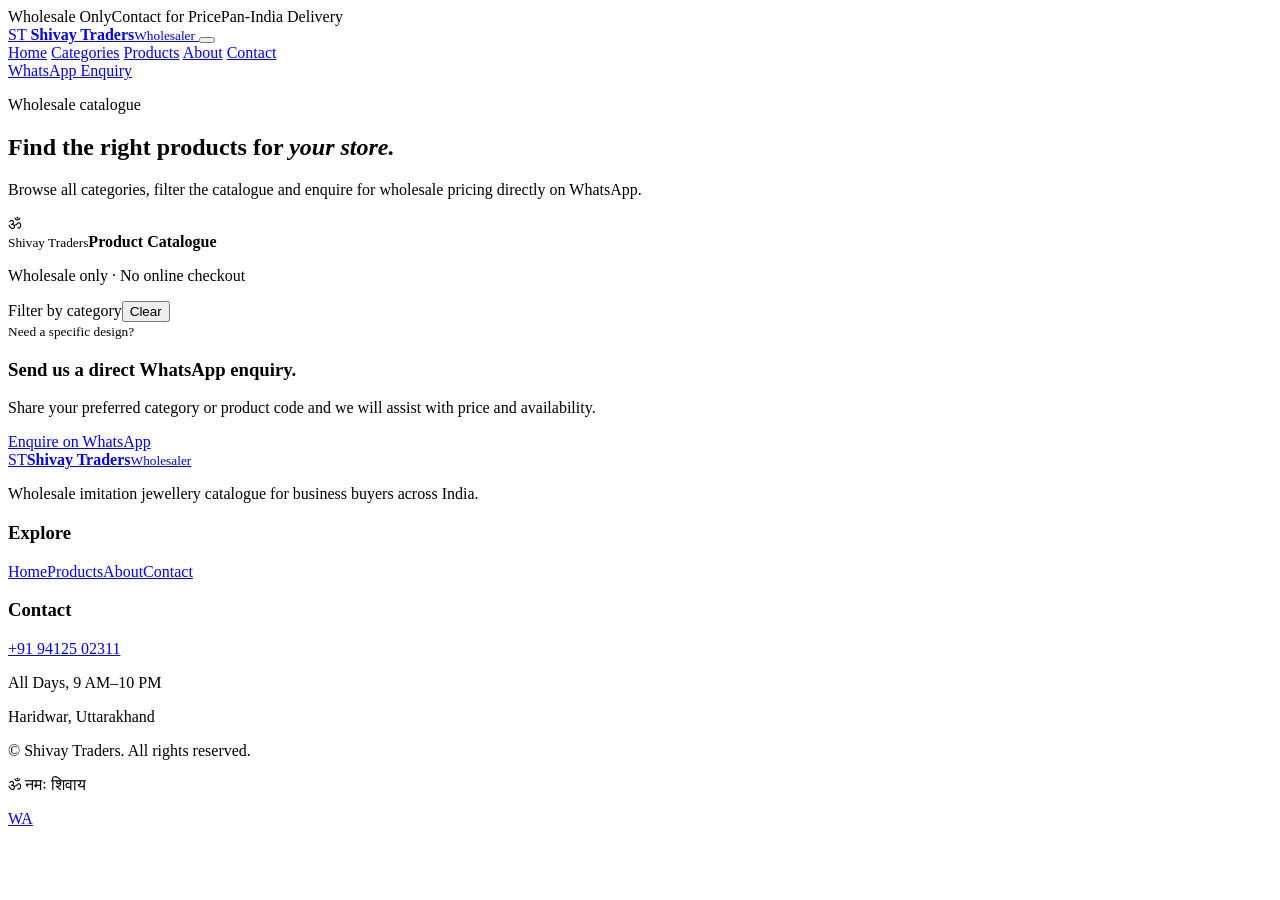
==== products.html @ dcee7661 "Add files via upload" ====
<!DOCTYPE html>
<html lang="en">
<head>
  <meta charset="UTF-8">
  <meta name="viewport" content="width=device-width, initial-scale=1.0">
  <meta name="description" content="Browse Shivay Traders wholesale imitation jewellery products by category and enquire on WhatsApp.">
  <meta name="theme-color" content="#f7f3eb">
  <title>Products | Shivay Traders</title>
  <link rel="preconnect" href="https://fonts.googleapis.com">
  <link rel="preconnect" href="https://fonts.gstatic.com" crossorigin>
  <link href="https://fonts.googleapis.com/css2?family=Cormorant+Garamond:ital,wght@0,500;0,600;0,700;1,500;1,600&family=Manrope:wght@400;500;600;700&family=Noto+Serif+Devanagari:wght@600;700&display=swap" rel="stylesheet">
  <link rel="stylesheet" href="css/style.css?v=4">
  <style id="mobile-spacing-fix">
    @media (max-width: 768px) {
      body.products-page .products-hero {
        min-height: 0 !important;
        margin: 0 !important;
        padding: 28px 0 18px !important;
      }

      body.products-page .products-hero-grid {
        width: var(--container) !important;
        margin: 0 auto !important;
        padding: 0 !important;
      }

      body.products-page .products-catalogue {
        margin: 0 !important;
        padding: 0 0 80px !important;
      }

      body.products-page .products-catalogue > .container {
        margin-top: 0 !important;
        padding-top: 0 !important;
      }

      body.products-page .filter-wrap {
        margin: 14px 0 30px !important;
      }
    }
  </style>
</head>
<body class="products-page">
  <div class="topbar">
    <div class="container topbar-inner">
      <span>Wholesale Only</span><i></i><span>Contact for Price</span><i></i><span>Pan-India Delivery</span>
    </div>
  </div>

  <header class="header">
    <div class="container header-inner">
      <a class="brand" href="index.html" aria-label="Shivay Traders home">
        <span class="brand-mark">ST</span>
        <span class="brand-copy"><strong>Shivay Traders</strong><small>Wholesaler</small></span>
      </a>
      <button class="menu-button" aria-label="Open menu" aria-expanded="false"><b></b><b></b><b></b></button>
      <nav class="nav" aria-label="Primary navigation">
        <a href="index.html">Home</a>
        <a href="index.html#categories">Categories</a>
        <a class="active" href="products.html">Products</a>
        <a href="index.html#about">About</a>
        <a href="index.html#contact">Contact</a>
      </nav>
      <a class="btn btn-gold desktop-cta js-wa" href="#" target="_blank" rel="noopener">WhatsApp Enquiry</a>
    </div>
  </header>

  <main>
    <section class="products-hero">
      <div class="products-hero-glow"></div>
      <div class="container products-hero-grid">
        <div class="reveal">
          <div class="hero-kicker"><span></span><p>Wholesale catalogue</p></div>
          <h1>Find the right products for <em>your store.</em></h1>
          <p>Browse all categories, filter the catalogue and enquire for wholesale pricing directly on WhatsApp.</p>
        </div>
        <div class="products-hero-badge reveal">
          <span>ॐ</span>
          <div><small>Shivay Traders</small><strong>Product Catalogue</strong><p>Wholesale only · No online checkout</p></div>
        </div>
      </div>
    </section>

    <section class="products-catalogue">
      <div class="container">


        <div class="filter-wrap reveal">
          <div class="filter-label"><span>Filter by category</span><button id="clearFilters" type="button">Clear</button></div>
          <div class="filter-pills" id="categoryFilters" aria-label="Product categories"></div>
        </div>

        <div class="product-grid catalogue-grid" id="productsGrid"></div>

        <div class="empty-state" id="emptyState" hidden>
          <span>◌</span>
          <h3>No products found</h3>
          <p>Try another category or clear the search.</p>
          <button class="btn btn-dark" id="resetProducts" type="button">Show All Products</button>
        </div>

        <div class="catalogue-bottom reveal">
          <div><small>Need a specific design?</small><h3>Send us a direct WhatsApp enquiry.</h3><p>Share your preferred category or product code and we will assist with price and availability.</p></div>
          <a class="btn btn-gold js-wa" href="#" target="_blank" rel="noopener">Enquire on WhatsApp</a>
        </div>
      </div>
    </section>
  </main>

  <footer>
    <div class="container footer-grid">
      <div><a class="brand footer-brand" href="index.html"><span class="brand-mark">ST</span><span class="brand-copy"><strong>Shivay Traders</strong><small>Wholesaler</small></span></a><p>Wholesale imitation jewellery catalogue for business buyers across India.</p></div>
      <div><h3>Explore</h3><a href="index.html">Home</a><a href="products.html">Products</a><a href="index.html#about">About</a><a href="index.html#contact">Contact</a></div>
      <div><h3>Contact</h3><a href="tel:+919412502311">+91 94125 02311</a><p>All Days, 9 AM–10 PM</p><p>Haridwar, Uttarakhand</p></div>
    </div>
    <div class="container footer-bottom"><p>© <span id="year"></span> Shivay Traders. All rights reserved.</p><p class="footer-mantra">ॐ नमः शिवाय</p></div>
  </footer>

  <a class="floating-wa js-wa" href="#" target="_blank" rel="noopener" aria-label="WhatsApp enquiry">WA</a>
  <script src="js/products.js"></script>
  <script src="js/script.js"></script>
</body>
</html>
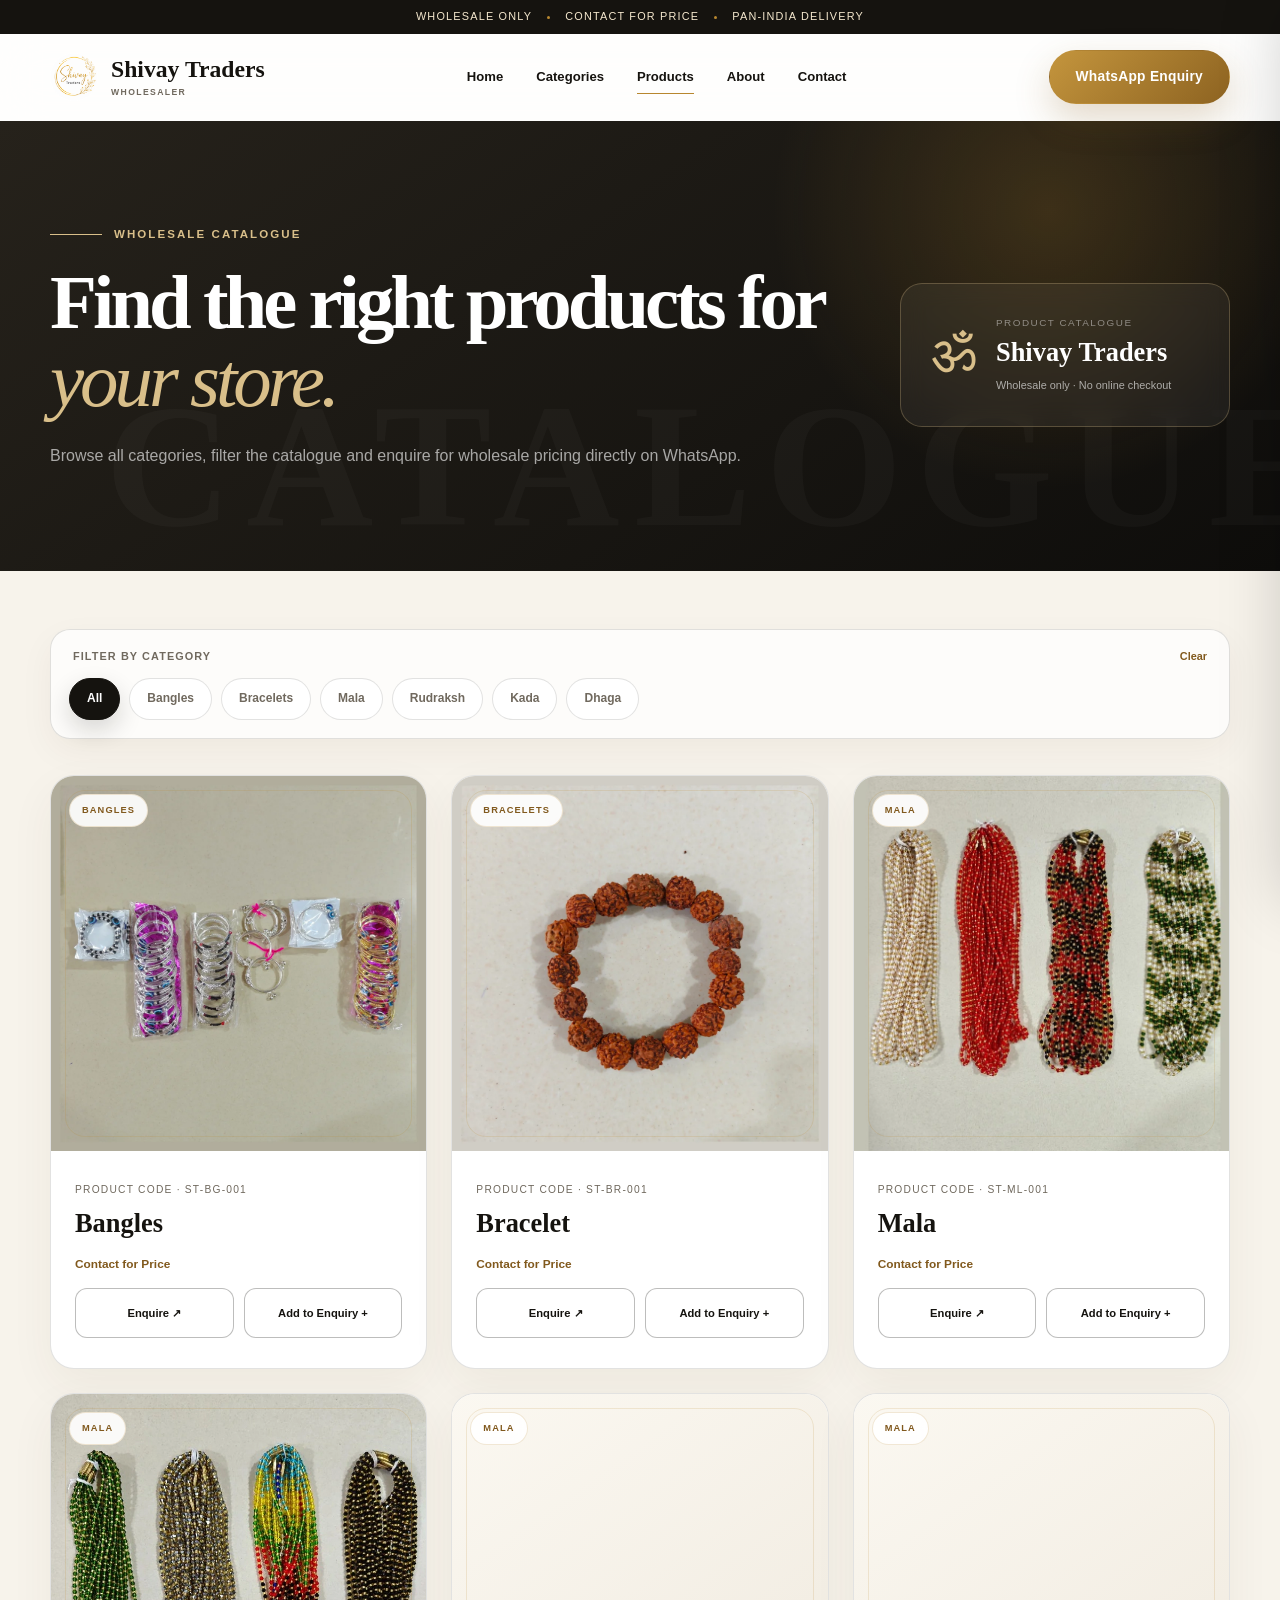
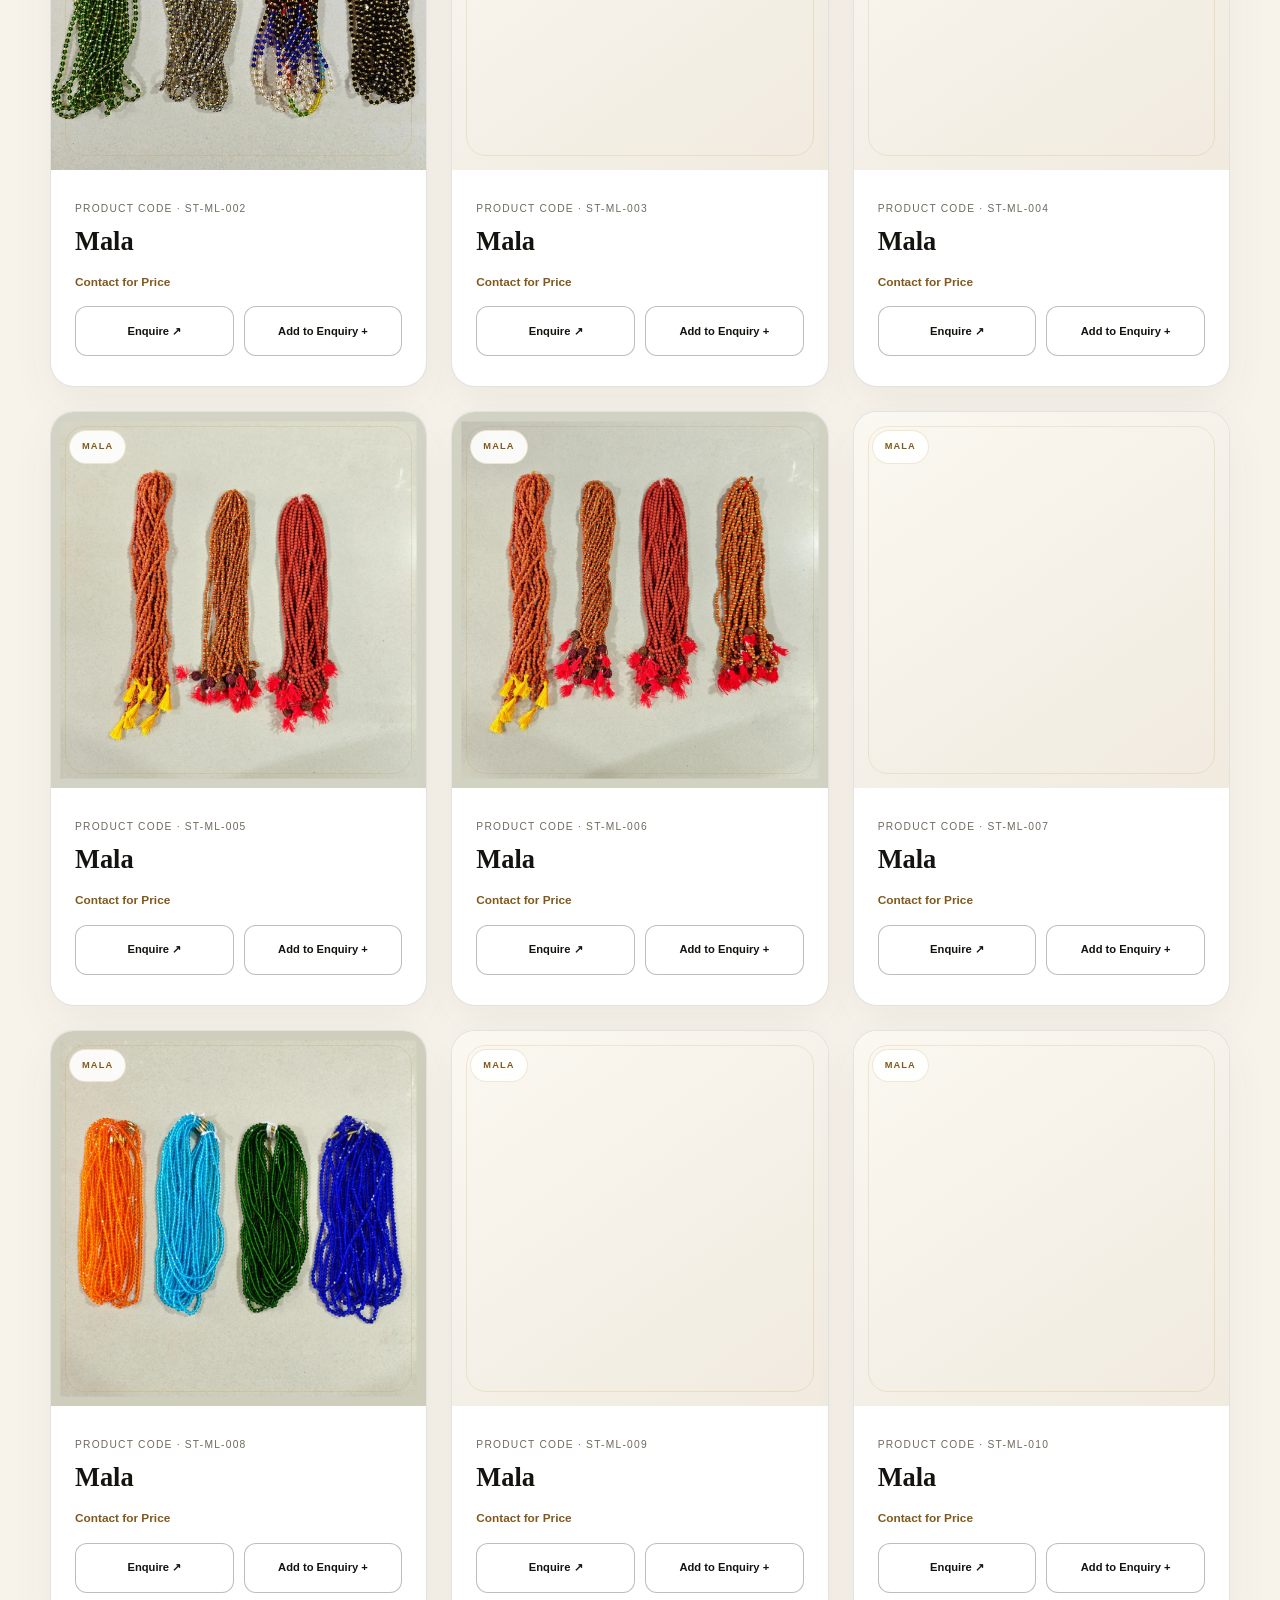
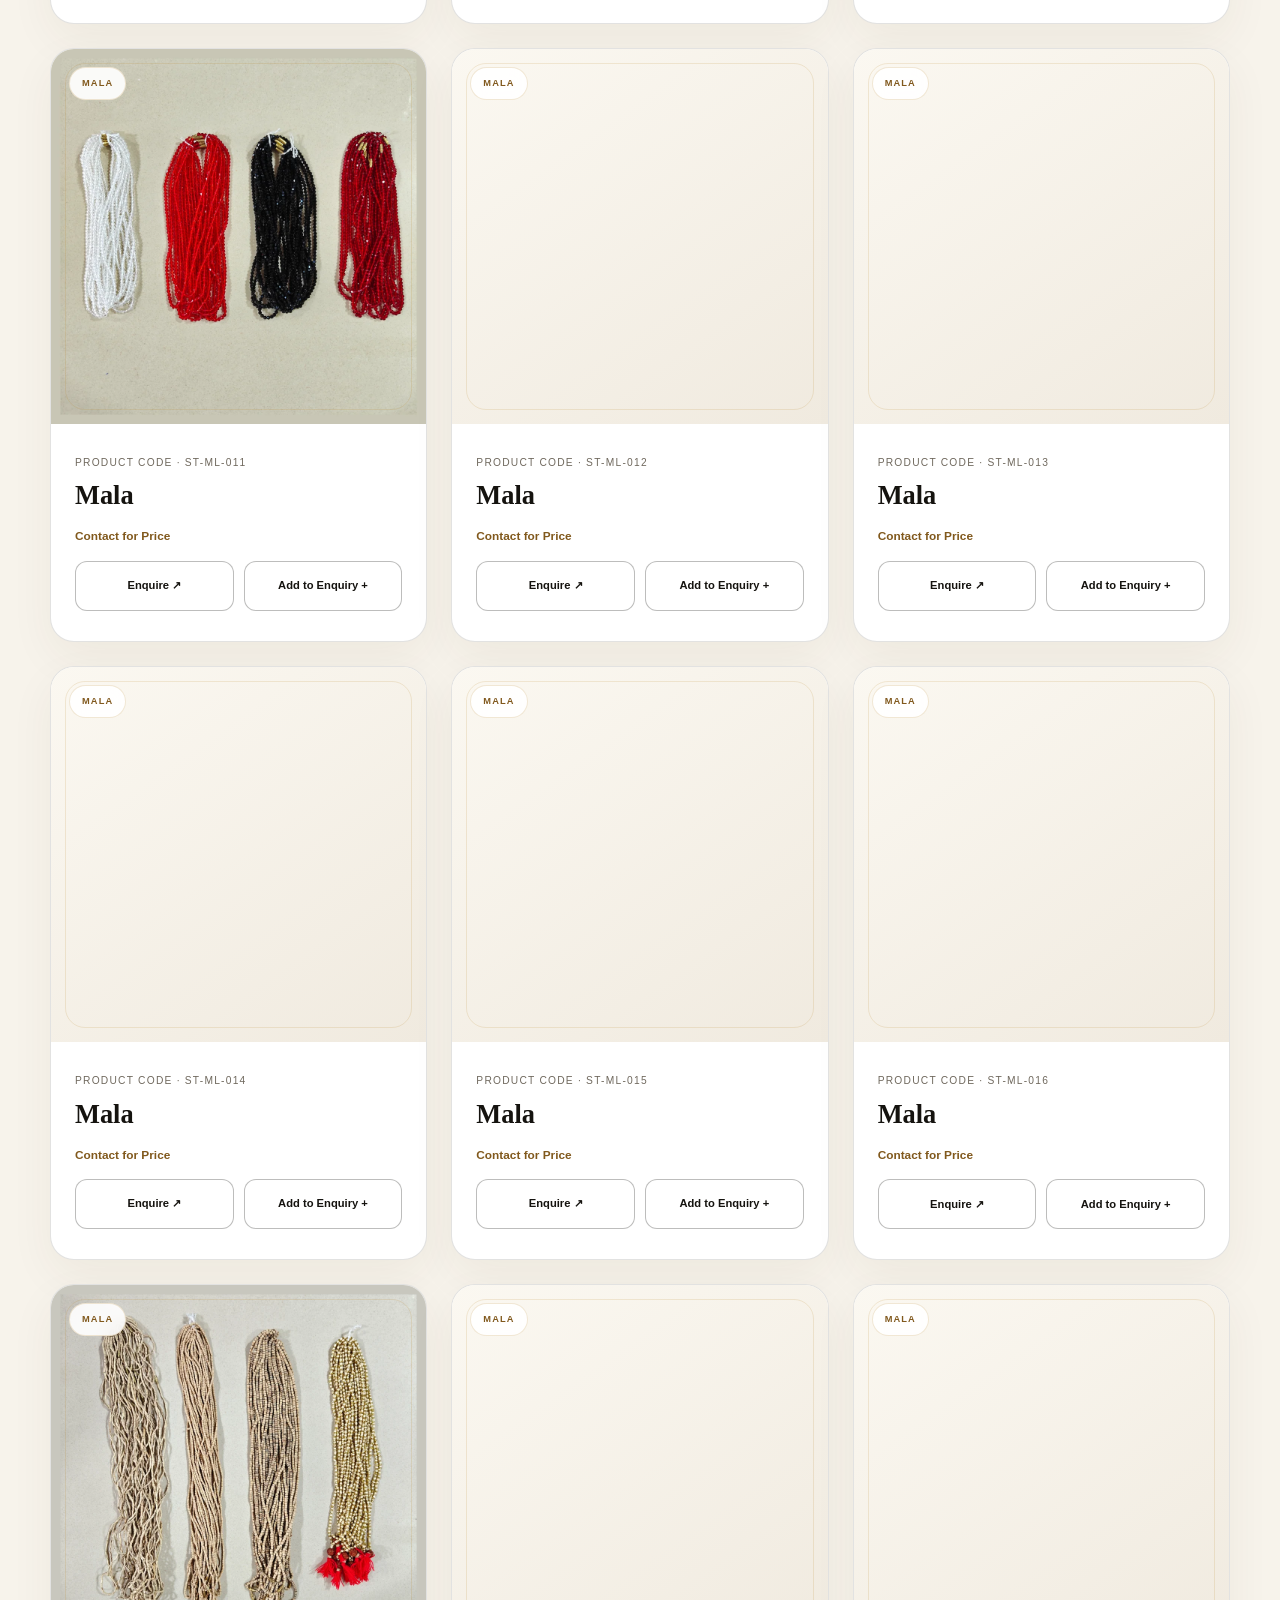
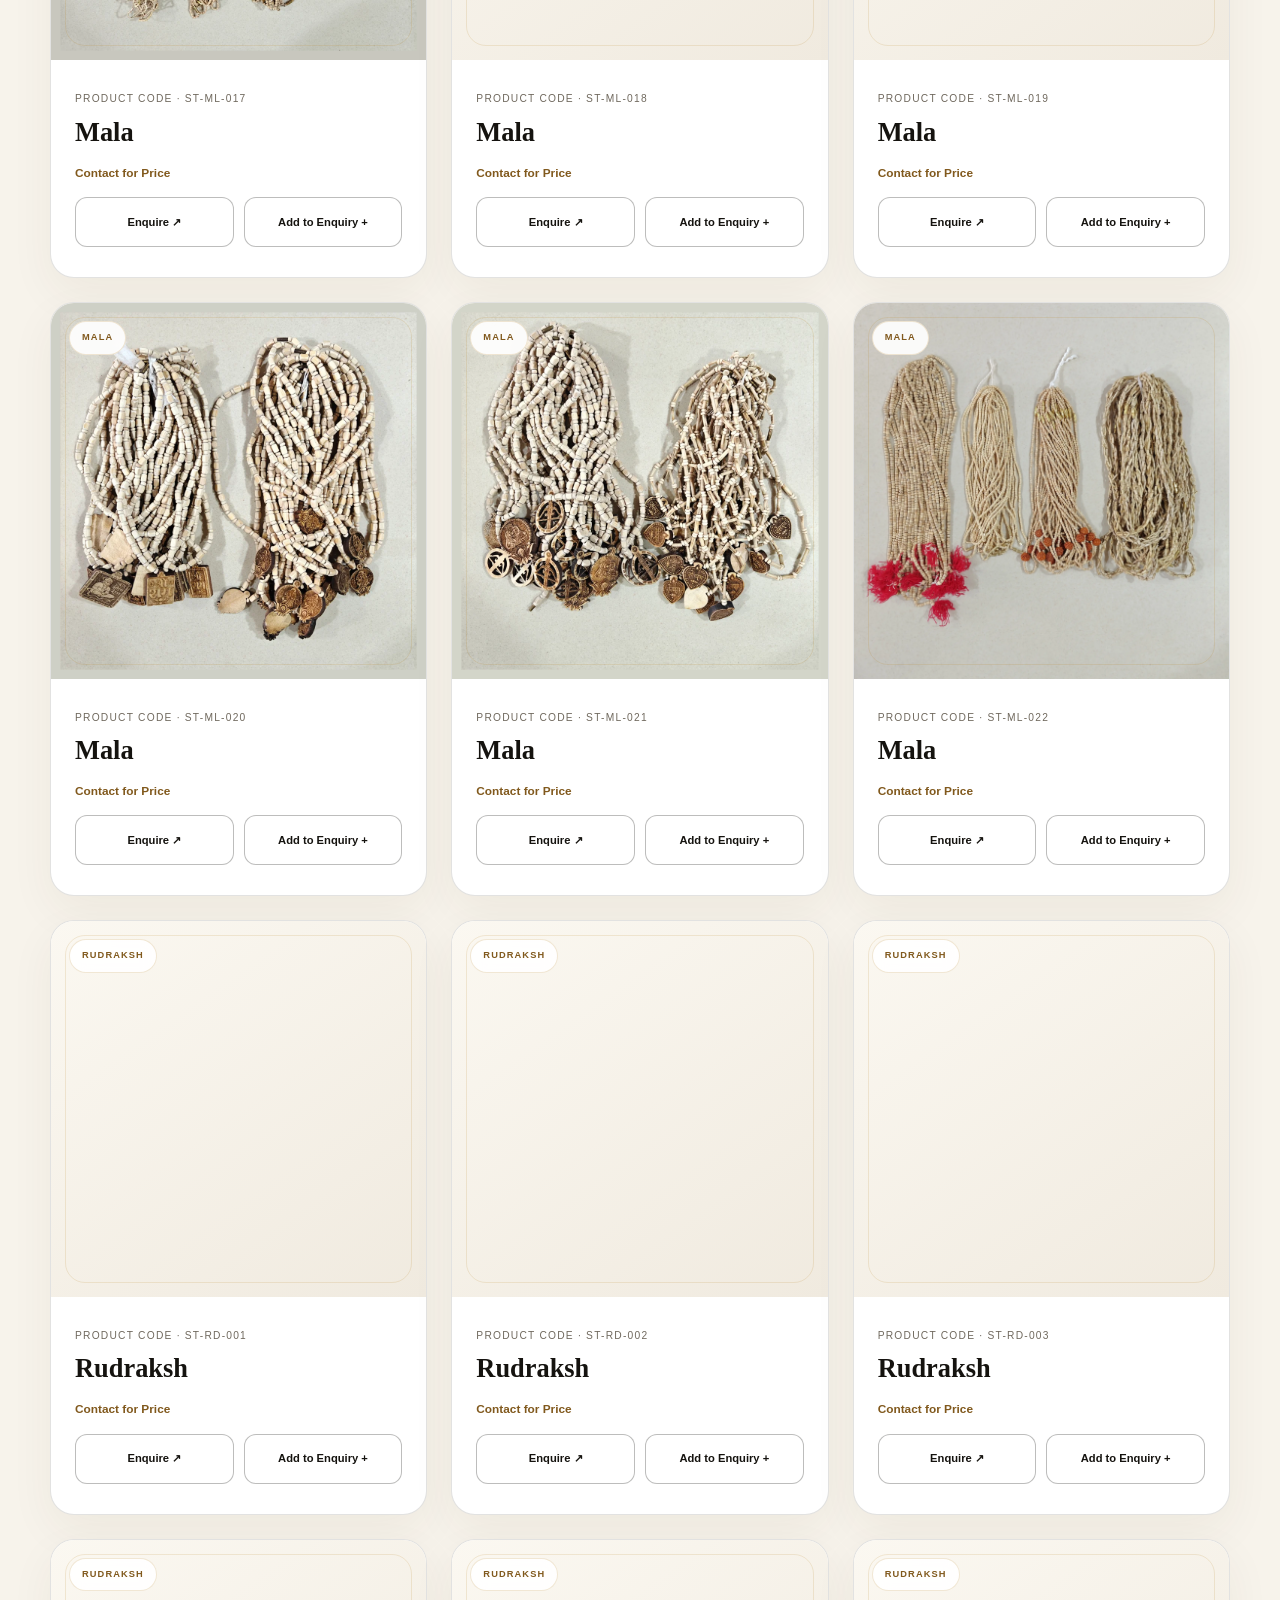
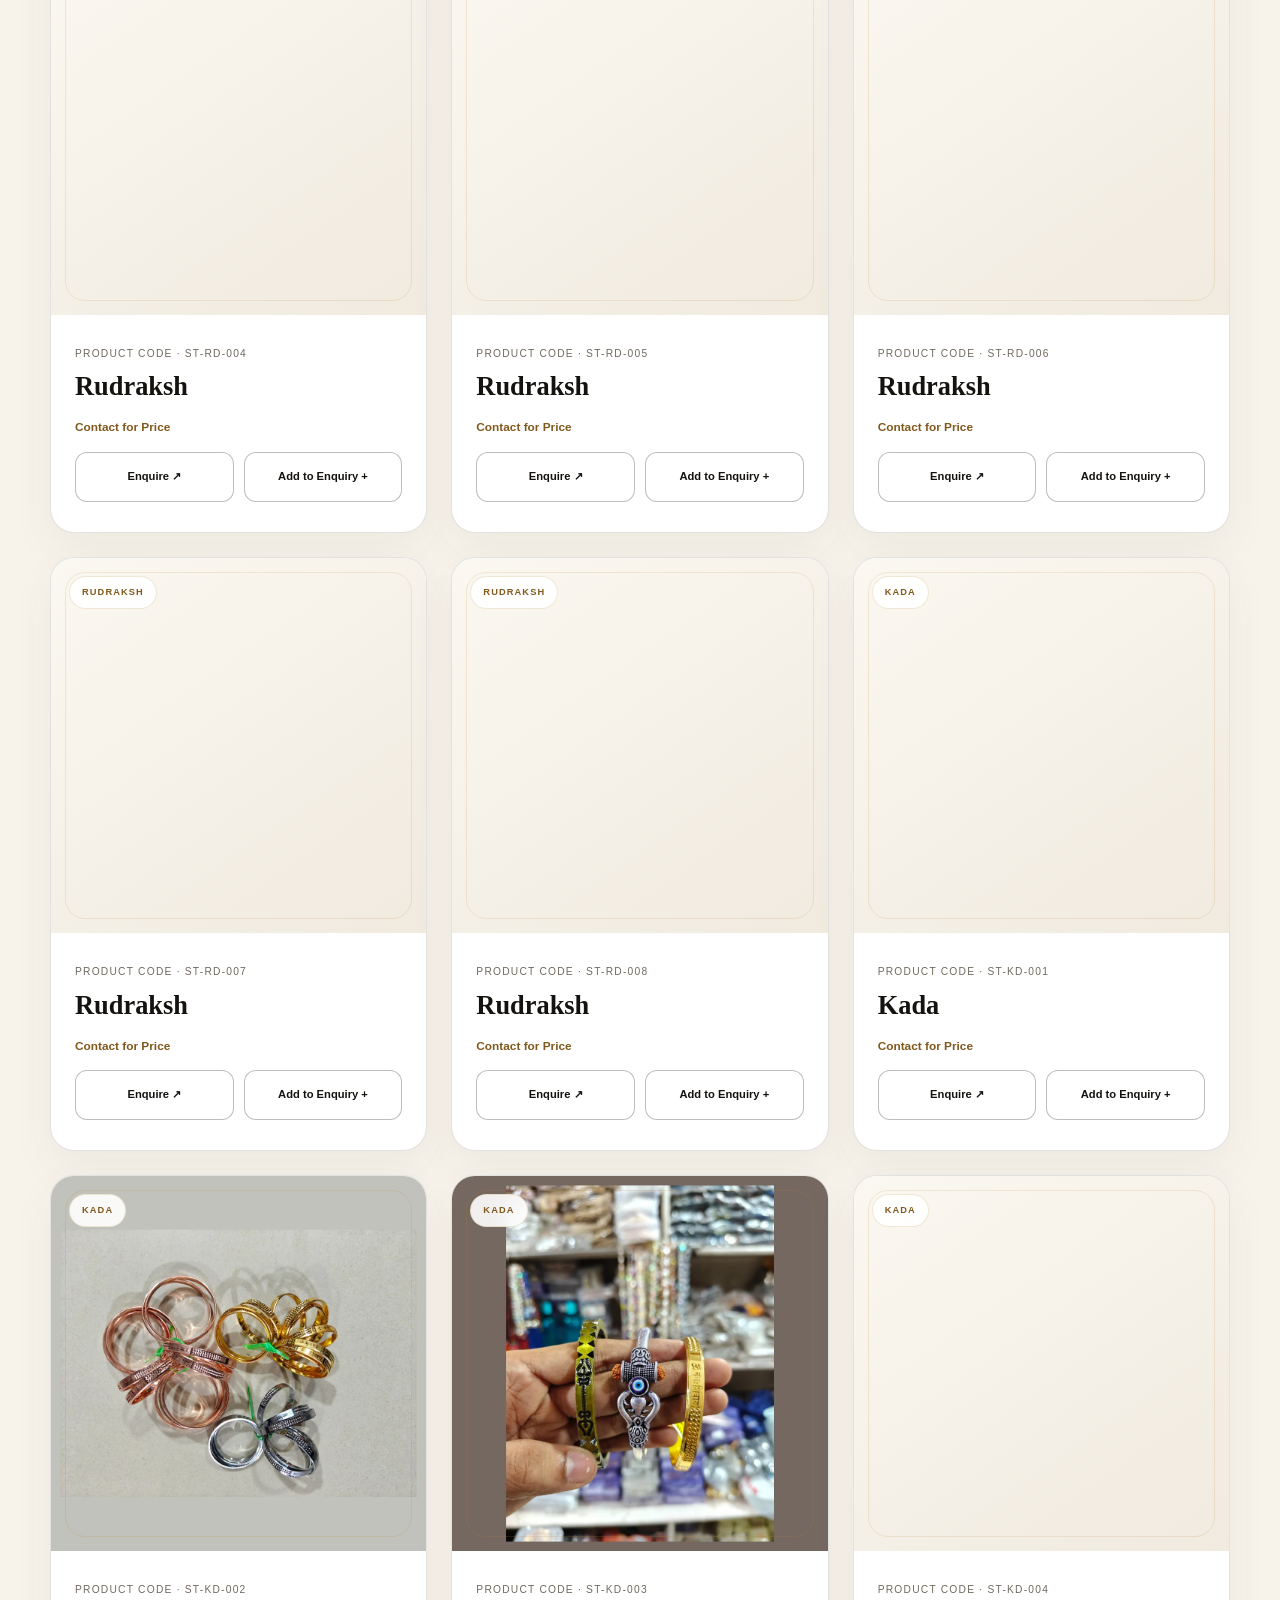
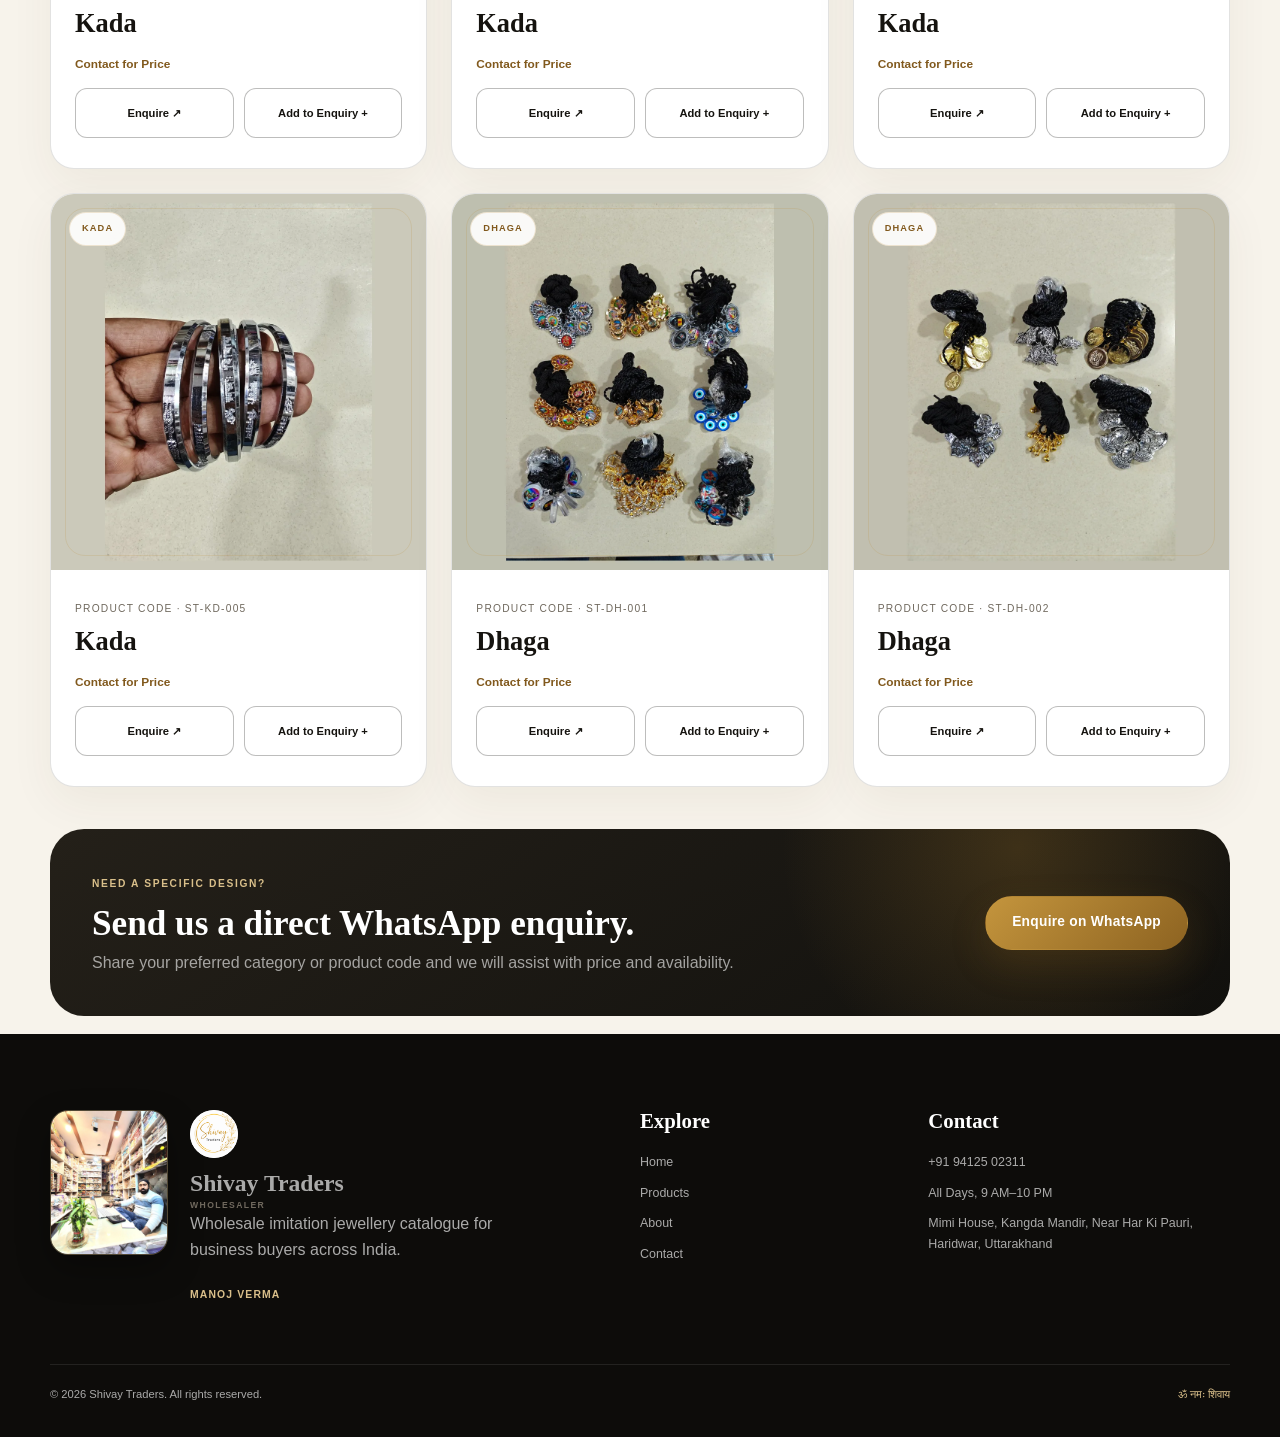
==== commit f7166659: "Update Shivay Traders website enquiry system products and responsive design" ====
--- a/products.html
+++ b/products.html
@@ -9,7 +9,8 @@
   <link rel="preconnect" href="https://fonts.googleapis.com">
   <link rel="preconnect" href="https://fonts.gstatic.com" crossorigin>
   <link href="https://fonts.googleapis.com/css2?family=Cormorant+Garamond:ital,wght@0,500;0,600;0,700;1,500;1,600&family=Manrope:wght@400;500;600;700&family=Noto+Serif+Devanagari:wght@600;700&display=swap" rel="stylesheet">
-  <link rel="stylesheet" href="css/style.css?v=4">
+  <link rel="stylesheet" href="css/style.css?v=5">
+  <link rel="stylesheet" href="css/products-fix.css?v=1">
   <style id="mobile-spacing-fix">
     @media (max-width: 768px) {
       body.products-page .products-hero {
@@ -49,10 +50,20 @@
 
   <header class="header">
     <div class="container header-inner">
-      <a class="brand" href="index.html" aria-label="Shivay Traders home">
-        <span class="brand-mark">ST</span>
-        <span class="brand-copy"><strong>Shivay Traders</strong><small>Wholesaler</small></span>
-      </a>
+<a class="brand" href="index.html" aria-label="Shivay Traders home">
+  <span class="brand-mark brand-logo-mark">
+    <img
+      src="assets/logo/shivay-icon.png"
+      alt=""
+      aria-hidden="true"
+    >
+  </span>
+
+  <span class="brand-copy">
+    <strong>Shivay Traders</strong>
+    <small>Wholesaler</small>
+  </span>
+</a>
       <button class="menu-button" aria-label="Open menu" aria-expanded="false"><b></b><b></b><b></b></button>
       <nav class="nav" aria-label="Primary navigation">
         <a href="index.html">Home</a>
@@ -76,7 +87,7 @@
         </div>
         <div class="products-hero-badge reveal">
           <span>ॐ</span>
-          <div><small>Shivay Traders</small><strong>Product Catalogue</strong><p>Wholesale only · No online checkout</p></div>
+          <div><small>Product Catalogue</small><strong>Shivay Traders</strong><p>Wholesale only · No online checkout</p></div>
         </div>
       </div>
     </section>
@@ -107,16 +118,114 @@
     </section>
   </main>
 
-  <footer>
-    <div class="container footer-grid">
-      <div><a class="brand footer-brand" href="index.html"><span class="brand-mark">ST</span><span class="brand-copy"><strong>Shivay Traders</strong><small>Wholesaler</small></span></a><p>Wholesale imitation jewellery catalogue for business buyers across India.</p></div>
-      <div><h3>Explore</h3><a href="index.html">Home</a><a href="products.html">Products</a><a href="index.html#about">About</a><a href="index.html#contact">Contact</a></div>
-      <div><h3>Contact</h3><a href="tel:+919412502311">+91 94125 02311</a><p>All Days, 9 AM–10 PM</p><p>Haridwar, Uttarakhand</p></div>
-    </div>
-    <div class="container footer-bottom"><p>© <span id="year"></span> Shivay Traders. All rights reserved.</p><p class="footer-mantra">ॐ नमः शिवाय</p></div>
-  </footer>
-
-  <a class="floating-wa js-wa" href="#" target="_blank" rel="noopener" aria-label="WhatsApp enquiry">WA</a>
+ <footer>
+  <div class="container footer-grid">
+
+    <!-- Shivay Traders + Owner Photo -->
+    <div class="footer-business">
+
+      <img
+        src="assets/images/manoj-verma.jpeg"
+        alt="Manoj Verma - Shivay Traders"
+        class="footer-owner-photo"
+      >
+
+      <div class="footer-business-info">
+
+        <a class="brand" href="index.html" aria-label="Shivay Traders home">
+
+          <span class="brand-mark brand-logo-mark">
+            <img
+              src="assets/logo/shivay-icon.png"
+              alt=""
+              aria-hidden="true"
+            >
+          </span>
+
+          <span class="brand-copy">
+            <strong>Shivay Traders</strong>
+            <small>Wholesaler</small>
+          </span>
+
+        </a>
+
+        <p>
+          Wholesale imitation jewellery catalogue for business buyers across India.
+        </p>
+
+        <span class="footer-owner-name">
+          Manoj Verma
+        </span>
+
+      </div>
+
+    </div>
+
+
+    <!-- Explore -->
+<div class="footer-explore-wrap">
+
+  <div class="footer-explore-links">
+    <h3>Explore</h3>
+
+    <a href="index.html">Home</a>
+    <a href="products.html">Products</a>
+    <a href="#about">About</a>
+    <a href="#contact">Contact</a>
+  </div>
+
+  <div class="footer-mobile-owner">
+    <img
+      src="assets/images/manoj-verma.jpeg"
+      alt="Manoj Verma - Shivay Traders"
+    >
+
+    <span>Manoj Verma</span>
+  </div>
+
+</div>
+
+
+    <!-- Contact -->
+    <div>
+      <h3>Contact</h3>
+
+      <a href="tel:+919412502311">
+        +91 94125 02311
+      </a>
+
+      <p>All Days, 9 AM–10 PM</p>
+
+      <p>
+        <a
+          href="https://maps.app.goo.gl/9w15sXj8QwE8VyeB7?g_st=ac"
+          target="_blank"
+          rel="noopener"
+        >
+          Mimi House, Kangda Mandir, Near Har Ki Pauri,<br>
+          Haridwar, Uttarakhand
+        </a>
+      </p>
+
+    </div>
+
+  </div>
+
+
+  <div class="container footer-bottom">
+
+    <p>
+      © <span id="year"></span> Shivay Traders. All rights reserved.
+    </p>
+
+    <p class="footer-mantra">
+      ॐ नमः शिवाय
+    </p>
+
+  </div>
+</footer>
+
+ 
   <script src="js/products.js"></script>
   <script src="js/script.js"></script>
 </body>
--- a/css/style.css
+++ b/css/style.css
@@ -0,0 +1,2242 @@
+:root {
+  --white: #ffffff;
+  --ivory: #f7f3eb;
+  --ivory-2: #efe7d8;
+  --champagne: #d9bf8a;
+  --gold: #b8872f;
+  --gold-deep: #81591d;
+  --ink: #15130f;
+  --ink-soft: #28241d;
+  --muted: #70695e;
+  --line: rgba(21, 19, 15, 0.12);
+  --line-gold: rgba(184, 135, 47, 0.30);
+  --shadow: 0 28px 80px rgba(71, 48, 14, 0.11);
+  --container: min(1180px, calc(100% - 40px));
+  --radius-lg: 34px;
+  --radius-md: 22px;
+  --radius-sm: 14px;
+}
+
+* { box-sizing: border-box; }
+html { scroll-behavior: smooth; }
+body {
+  margin: 0;
+  color: var(--ink);
+  background: var(--white);
+  font-family: "Manrope", sans-serif;
+  line-height: 1.65;
+  overflow-x: hidden;
+}
+body::selection { color: var(--white); background: var(--gold-deep); }
+a { color: inherit; text-decoration: none; }
+button, input { font: inherit; }
+button { border: 0; }
+.container { width: var(--container); margin-inline: auto; }
+.section { padding: 118px 0; }
+
+h1, h2, h3, p { margin-top: 0; }
+h1, h2, h3 { font-family: "Cormorant Garamond", serif; line-height: 1.02; }
+h1 { margin-bottom: 26px; font-size: clamp(3.5rem, 7vw, 6.9rem); font-weight: 600; letter-spacing: -0.052em; }
+h1 em { color: var(--gold-deep); font-weight: 500; }
+h2 { margin-bottom: 18px; font-size: clamp(2.7rem, 4.5vw, 4.8rem); font-weight: 600; letter-spacing: -0.04em; }
+h3 { font-size: 1.75rem; font-weight: 600; }
+.eyebrow { margin: 0 0 14px; color: var(--gold-deep); font-size: 0.72rem; font-weight: 700; letter-spacing: 0.19em; text-transform: uppercase; }
+
+.btn {
+  min-height: 54px;
+  padding: 0 26px;
+  display: inline-flex;
+  align-items: center;
+  justify-content: center;
+  border: 1px solid transparent;
+  border-radius: 999px;
+  font-size: 0.86rem;
+  font-weight: 700;
+  letter-spacing: 0.02em;
+  cursor: pointer;
+  transition: transform 180ms ease, box-shadow 180ms ease, background 180ms ease, color 180ms ease;
+}
+.btn:hover { transform: translateY(-3px); }
+.btn-gold { color: var(--white); background: linear-gradient(135deg, #c4953d, #8d6321); box-shadow: 0 15px 36px rgba(129, 89, 29, 0.23); }
+.btn-gold:hover { box-shadow: 0 20px 42px rgba(129, 89, 29, 0.30); }
+.btn-dark { color: var(--white); background: var(--ink); box-shadow: 0 15px 34px rgba(21, 19, 15, 0.18); }
+.btn-outline { color: var(--ink); border-color: rgba(21, 19, 15, 0.24); background: rgba(255, 255, 255, 0.72); backdrop-filter: blur(10px); }
+.btn-light-outline { color: var(--white); border-color: rgba(255,255,255,0.42); background: transparent; }
+.full { width: 100%; }
+
+/* Header */
+.topbar { color: #f5e8ce; background: var(--ink); font-size: 0.68rem; letter-spacing: 0.11em; text-transform: uppercase; }
+.topbar-inner { min-height: 34px; display: flex; align-items: center; justify-content: center; gap: 15px; }
+.topbar i { width: 3px; height: 3px; border-radius: 50%; background: var(--gold); }
+.header { position: sticky; top: 0; z-index: 100; border-bottom: 1px solid transparent; background: rgba(255, 255, 255, 0.88); backdrop-filter: blur(20px); transition: 180ms ease; }
+.header.scrolled { border-color: var(--line); box-shadow: 0 14px 40px rgba(21, 19, 15, 0.07); }
+.header-inner { min-height: 86px; display: grid; grid-template-columns: auto 1fr auto; align-items: center; gap: 34px; }
+.brand { display: inline-flex; align-items: center; gap: 13px; }
+.brand-mark { position: relative; width: 48px; height: 48px; display: grid; place-items: center; border: 1px solid var(--line-gold); border-radius: 50%; color: var(--gold-deep); font-family: "Cormorant Garamond", serif; font-size: 1rem; font-weight: 700; }
+.brand-mark::after { content: ""; position: absolute; inset: 4px; border: 1px solid rgba(184,135,47,0.16); border-radius: 50%; }
+.brand-copy { display: grid; line-height: 1.12; }
+.brand-copy strong { font-family: "Cormorant Garamond", serif; font-size: 1.48rem; font-weight: 700; }
+.brand-copy small { margin-top: 5px; color: var(--muted); font-size: 0.54rem; font-weight: 700; letter-spacing: 0.16em; text-transform: uppercase; }
+.nav { display: flex; justify-content: center; gap: 33px; }
+.nav a { position: relative; padding: 8px 0; font-size: 0.82rem; font-weight: 600; }
+.nav a::after { content: ""; position: absolute; left: 50%; right: 50%; bottom: 2px; height: 1px; background: var(--gold); transition: 180ms ease; }
+.nav a:hover::after, .nav a.active::after { left: 0; right: 0; }
+.menu-button { display: none; background: transparent; }
+
+/* Hero */
+.hero { position: relative; padding: 112px 0 48px; overflow: hidden; background: linear-gradient(180deg, #fff 0%, #faf7f1 100%); }
+.hero::before { content: ""; position: absolute; inset: 0; opacity: 0.32; pointer-events: none; background-image: radial-gradient(rgba(184,135,47,0.22) 0.8px, transparent 0.8px); background-size: 18px 18px; mask-image: linear-gradient(to right, black, transparent 42%); }
+.hero-decoration { position: absolute; border: 1px solid rgba(184,135,47,0.12); border-radius: 50%; pointer-events: none; }
+.hero-decoration-one { width: 580px; height: 580px; right: -280px; top: -120px; }
+.hero-decoration-two { width: 360px; height: 360px; left: -210px; bottom: -110px; }
+.hero-grid { position: relative; z-index: 2; display: grid; grid-template-columns: 1.05fr 0.95fr; gap: 86px; align-items: center; }
+.hero-kicker { margin-bottom: 20px; display: flex; align-items: center; gap: 12px; }
+.hero-kicker span { width: 52px; height: 1px; background: var(--gold); }
+.hero-kicker p { margin: 0; color: var(--gold-deep); font-size: 0.72rem; font-weight: 700; letter-spacing: 0.18em; text-transform: uppercase; }
+.lead { max-width: 650px; margin-bottom: 34px; color: var(--muted); font-size: 1.01rem; }
+.hero-actions { display: flex; flex-wrap: wrap; gap: 12px; }
+.hero-points { margin-top: 56px; padding-top: 24px; display: grid; grid-template-columns: repeat(3, 1fr); gap: 18px; border-top: 1px solid var(--line); }
+.hero-points > div { display: grid; gap: 3px; }
+.hero-points span { color: var(--gold); font-family: "Cormorant Garamond", serif; font-size: 1.15rem; }
+.hero-points strong { font-family: "Cormorant Garamond", serif; font-size: 1.24rem; }
+.hero-points small { color: var(--muted); font-size: 0.68rem; line-height: 1.45; }
+.collage { position: relative; }
+.collage-arch { position: relative; min-height: 610px; border: 1px solid rgba(184,135,47,0.34); border-radius: 50% 50% 30px 30px; background: linear-gradient(145deg, rgba(255,255,255,0.96), rgba(239,231,216,0.78)); box-shadow: var(--shadow); overflow: visible; }
+.collage-arch::before { content: ""; position: absolute; inset: 24px; border: 1px solid rgba(184,135,47,0.20); border-radius: 50% 50% 24px 24px; }
+.collage-arch::after { content: ""; position: absolute; inset: 50px 64px; border: 1px dashed rgba(184,135,47,0.22); border-radius: 50%; }
+.collage-watermark { position: absolute; left: 50%; top: 50%; transform: translate(-50%, -45%) rotate(-90deg); color: rgba(129,89,29,0.045); font-family: "Cormorant Garamond", serif; font-size: 8rem; font-weight: 700; letter-spacing: 0.18em; }
+.collage-label { position: absolute; z-index: 4; left: 50%; top: 38px; transform: translateX(-50%); padding: 10px 17px; border: 1px solid rgba(184,135,47,0.24); border-radius: 999px; color: var(--gold-deep); background: rgba(255,255,255,0.84); font-size: 0.62rem; font-weight: 700; letter-spacing: 0.16em; text-transform: uppercase; white-space: nowrap; backdrop-filter: blur(8px); }
+.collage-center { position: absolute; inset: 0; z-index: 3; display: flex; flex-direction: column; align-items: center; justify-content: center; text-align: center; }
+.om { color: var(--gold-deep); font-family: "Noto Serif Devanagari", serif; font-size: 4.6rem; line-height: 1; }
+.collage-center strong { margin-top: 7px; font-family: "Cormorant Garamond", serif; font-size: 2.2rem; }
+.collage-center small { margin-top: 6px; color: var(--muted); font-size: 0.7rem; }
+.jewel-orbit { position: absolute; z-index: 1; border-radius: 50%; border: 1px solid rgba(184,135,47,0.20); }
+.orbit-one { width: 320px; height: 320px; left: 50%; top: 50%; transform: translate(-50%,-42%); }
+.orbit-two { width: 250px; height: 250px; left: 50%; top: 50%; transform: translate(-50%,-42%); }
+.orbit-three { width: 180px; height: 180px; left: 50%; top: 50%; transform: translate(-50%,-42%); }
+.mini-card { position: absolute; z-index: 5; width: 138px; min-height: 152px; padding: 18px; display: grid; place-items: center; border: 1px solid rgba(184,135,47,0.24); border-radius: 24px; background: rgba(255,255,255,0.88); box-shadow: 0 22px 44px rgba(71,48,14,0.12); backdrop-filter: blur(14px); }
+.mini-card small { color: var(--gold-deep); font-size: 0.62rem; font-weight: 700; letter-spacing: 0.15em; text-transform: uppercase; }
+.mini-one { left: -30px; top: 125px; transform: rotate(-5deg); }
+.mini-two { right: -24px; top: 194px; transform: rotate(5deg); }
+.mini-three { left: 50%; bottom: -18px; transform: translateX(-50%) rotate(-2deg); }
+.shape { position: relative; width: 70px; height: 70px; display: block; }
+.bangle { border: 7px double var(--gold); border-radius: 50%; box-shadow: inset 0 0 0 6px rgba(184,135,47,0.10); }
+.mala::before { content: ""; position: absolute; inset: 6px 17px; border: 4px dotted var(--gold); border-radius: 45% 45% 55% 55%; }
+.mala::after { content: "◆"; position: absolute; left: 50%; bottom: 2px; transform: translateX(-50%); color: var(--gold-deep); }
+.ring { width: 58px; height: 58px; border: 8px solid var(--gold); border-radius: 50%; }
+.ring::before { content: "◇"; position: absolute; left: 50%; top: -31px; transform: translateX(-50%); color: var(--gold-deep); font-size: 2rem; }
+.mantra { margin-top: 80px; display: grid; grid-template-columns: 1fr auto 1fr; gap: 24px; align-items: center; }
+.mantra span { height: 1px; background: linear-gradient(90deg, transparent, rgba(184,135,47,0.50)); }
+.mantra span:last-child { background: linear-gradient(90deg, rgba(184,135,47,0.50), transparent); }
+.mantra p { margin: 0; color: var(--gold-deep); font-family: "Noto Serif Devanagari", serif; font-size: 1.08rem; }
+
+/* Section heads */
+.section-head { max-width: 740px; margin-bottom: 58px; }
+.section-head > p:last-child { color: var(--muted); }
+.section-head.split { max-width: none; display: grid; grid-template-columns: 1fr 0.72fr; gap: 60px; align-items: end; }
+.section-head.split > p { margin-bottom: 14px; }
+
+/* Categories */
+.categories-section { position: relative; background: var(--white); }
+.categories-section::after { content: ""; position: absolute; right: -150px; top: 80px; width: 300px; height: 300px; border: 1px solid rgba(184,135,47,0.10); border-radius: 50%; }
+.category-grid { display: grid; grid-template-columns: repeat(2, 1fr); gap: 18px; }
+.category { position: relative; min-height: 220px; padding: 32px; display: grid; grid-template-columns: 58px 1fr auto; gap: 22px; align-items: start; border: 1px solid var(--line); border-radius: var(--radius-md); background: linear-gradient(145deg, #fff, #fbf8f2); overflow: hidden; transition: 220ms ease; }
+.category::after { content: ""; position: absolute; width: 190px; height: 190px; right: -110px; bottom: -110px; border: 1px solid rgba(184,135,47,0.16); border-radius: 50%; transition: 220ms ease; }
+.category:hover { transform: translateY(-7px); border-color: rgba(184,135,47,0.42); box-shadow: var(--shadow); }
+.category:hover::after { right: -80px; bottom: -80px; }
+.category > span { color: var(--gold); font-family: "Cormorant Garamond", serif; font-size: 2rem; }
+.category small { color: var(--gold-deep); font-size: 0.62rem; font-weight: 700; letter-spacing: 0.16em; text-transform: uppercase; }
+.category h3 { margin: 6px 0 12px; font-size: 2rem; }
+.category p { margin: 0; max-width: 400px; color: var(--muted); font-size: 0.82rem; }
+.category b { color: var(--gold-deep); font-size: 1.4rem; font-weight: 400; }
+.products-callout { margin-top: 28px; padding: 42px 44px; display: grid; grid-template-columns: 1fr auto; gap: 38px; align-items: center; border-radius: var(--radius-lg); color: var(--white); background: radial-gradient(circle at 80% 0%, rgba(184,135,47,0.24), transparent 28%), linear-gradient(145deg, #242019, #11100d); box-shadow: var(--shadow); }
+.products-callout h3 { margin: 12px 0 10px; font-size: 2.25rem; }
+.products-callout p { margin: 0; color: rgba(255,255,255,0.62); }
+.callout-index { color: var(--champagne); font-size: 0.64rem; font-weight: 700; letter-spacing: 0.18em; text-transform: uppercase; }
+
+/* About */
+.about-section { background: var(--ivory); }
+.about-grid { display: grid; grid-template-columns: 0.88fr 1.12fr; gap: 88px; align-items: center; }
+.about-card { position: relative; min-height: 600px; padding: 62px; display: flex; flex-direction: column; justify-content: center; border-radius: 280px 280px 30px 30px; color: var(--white); background: radial-gradient(circle at 50% 26%, rgba(184,135,47,0.28), transparent 26%), linear-gradient(160deg, #2b271f, #100f0c); text-align: center; overflow: visible; box-shadow: var(--shadow); }
+.about-border { position: absolute; inset: 22px; border: 1px solid rgba(217,191,138,0.25); border-radius: 260px 260px 22px 22px; }
+.about-om { position: relative; z-index: 2; color: var(--champagne); font-family: "Noto Serif Devanagari", serif; font-size: 6.3rem; }
+.about-card > p { position: relative; z-index: 2; max-width: 310px; margin: 22px auto; color: rgba(255,255,255,0.70); }
+.owner { position: absolute; z-index: 3; right: -34px; bottom: 48px; min-width: 205px; padding: 22px 26px; display: grid; border: 1px solid rgba(184,135,47,0.24); border-radius: 18px; color: var(--ink); background: rgba(255,255,255,0.94); box-shadow: var(--shadow); text-align: left; backdrop-filter: blur(10px); }
+.owner strong { font-family: "Cormorant Garamond", serif; font-size: 1.5rem; }
+.owner small { color: var(--muted); font-size: 0.64rem; letter-spacing: 0.14em; text-transform: uppercase; }
+.about-copy > p:not(.eyebrow) { color: var(--muted); }
+.feature { padding: 19px 0; display: grid; grid-template-columns: 54px 1fr; gap: 16px; border-top: 1px solid var(--line); }
+.feature b { color: var(--gold-deep); font-family: "Cormorant Garamond", serif; font-size: 1.6rem; }
+.feature p { margin: 0; color: var(--muted); font-size: 0.84rem; }
+.feature strong { color: var(--ink); }
+
+/* Process */
+.process { background: var(--white); }
+.process-grid { display: grid; grid-template-columns: repeat(4, 1fr); gap: 18px; }
+.step { min-height: 250px; padding: 30px; border: 1px solid var(--line); border-radius: var(--radius-md); background: linear-gradient(180deg, #fff, #fcfaf6); transition: 180ms ease; }
+.step:hover { transform: translateY(-5px); border-color: rgba(184,135,47,0.34); }
+.step span { color: var(--gold); font-family: "Cormorant Garamond", serif; font-size: 2.5rem; }
+.step h3 { margin: 26px 0 10px; }
+.step p { margin: 0; color: var(--muted); font-size: 0.82rem; }
+.policy { margin: 30px 0 0; padding: 18px 22px; border-left: 3px solid var(--gold); color: var(--muted); background: var(--ivory); font-size: 0.82rem; }
+
+/* Enquiry */
+.enquiry { position: relative; color: var(--white); background: radial-gradient(circle at 10% 10%, rgba(184,135,47,0.20), transparent 24%), linear-gradient(145deg, #211e18, #0e0d0b); overflow: hidden; }
+.enquiry::after { content: "ॐ"; position: absolute; right: -20px; bottom: -130px; color: rgba(255,255,255,0.025); font-family: "Noto Serif Devanagari", serif; font-size: 24rem; line-height: 1; }
+.enquiry .eyebrow { color: var(--champagne); }
+.enquiry-grid { position: relative; z-index: 2; display: grid; grid-template-columns: 0.84fr 1.16fr; gap: 76px; align-items: start; }
+.enquiry-copy > p:not(.eyebrow) { color: rgba(255,255,255,0.62); }
+.contact-list { margin-top: 38px; display: grid; }
+.contact-list a { padding: 17px 0; display: grid; border-bottom: 1px solid rgba(255,255,255,0.12); }
+.contact-list small { color: rgba(255,255,255,0.42); font-size: 0.62rem; letter-spacing: 0.15em; text-transform: uppercase; }
+.contact-list strong { font-family: "Cormorant Garamond", serif; font-size: 1.5rem; }
+.form { padding: 38px; border: 1px solid rgba(255,255,255,0.13); border-radius: var(--radius-lg); background: rgba(255,255,255,0.055); backdrop-filter: blur(14px); }
+.form-heading { margin-bottom: 24px; padding-bottom: 18px; display: flex; align-items: center; justify-content: space-between; border-bottom: 1px solid rgba(255,255,255,0.11); }
+.form-heading span { color: var(--champagne); font-family: "Cormorant Garamond", serif; font-size: 1.35rem; }
+.form-heading p { margin: 0; color: rgba(255,255,255,0.38); font-size: 0.64rem; }
+.form-row { display: grid; grid-template-columns: 1fr 1fr; gap: 16px; }
+.form label { margin-bottom: 18px; display: grid; gap: 8px; color: rgba(255,255,255,0.72); font-size: 0.72rem; font-weight: 700; }
+.form input { height: 54px; padding: 0 16px; border: 1px solid rgba(255,255,255,0.15); border-radius: 13px; outline: none; color: var(--white); background: rgba(255,255,255,0.055); transition: 180ms ease; }
+.form input::placeholder { color: rgba(255,255,255,0.32); }
+.form input:focus { border-color: rgba(217,191,138,0.70); background: rgba(255,255,255,0.08); }
+.form-note { margin: 14px 0 0; color: rgba(255,255,255,0.38); font-size: 0.66rem; text-align: center; }
+
+/* Location and footer */
+.location { padding: 60px 0; color: var(--white); background: linear-gradient(135deg, #9c6d23, #76501a); }
+.location .eyebrow { color: rgba(255,255,255,0.62); }
+.location-grid { display: grid; grid-template-columns: 1fr auto auto; gap: 48px; align-items: center; }
+.location h2 { margin-bottom: 11px; font-size: 3.25rem; }
+.location p { margin: 0; color: rgba(255,255,255,0.72); }
+.hours { display: grid; gap: 12px; }
+.hours p { display: grid; }
+.hours small { color: rgba(255,255,255,0.53); font-size: 0.62rem; letter-spacing: 0.12em; text-transform: uppercase; }
+.hours strong { color: var(--white); font-family: "Cormorant Garamond", serif; font-size: 1.2rem; }
+footer { padding: 76px 0 22px; color: rgba(255,255,255,0.65); background: #0d0c0a; }
+.footer-grid { display: grid; grid-template-columns: 1.4fr 0.6fr 0.8fr; gap: 62px; }
+.footer-brand { color: var(--white); }
+.footer-brand .brand-mark { color: var(--champagne); border-color: rgba(217,191,138,0.32); }
+.footer-brand .brand-copy small { color: rgba(255,255,255,0.42); }
+.footer-grid > div:first-child > p { max-width: 390px; margin-top: 20px; font-size: 0.80rem; }
+.footer-grid h3 { color: var(--white); font-size: 1.3rem; }
+.footer-grid a, .footer-grid > div:not(:first-child) p { display: block; margin-bottom: 10px; font-size: 0.78rem; }
+.footer-bottom { margin-top: 58px; padding-top: 20px; display: flex; justify-content: space-between; border-top: 1px solid rgba(255,255,255,0.09); font-size: 0.70rem; }
+.footer-mantra { color: var(--champagne); font-family: "Noto Serif Devanagari", serif; }
+.floating-wa { position: fixed; right: 22px; bottom: 22px; z-index: 60; width: 58px; height: 58px; display: grid; place-items: center; border: 2px solid rgba(255,255,255,0.78); border-radius: 50%; color: var(--white); background: #1fa855; box-shadow: 0 16px 30px rgba(31,168,85,0.28); font-size: 0.75rem; font-weight: 800; letter-spacing: 0.04em; transition: 180ms ease; }
+.floating-wa:hover { transform: translateY(-4px) scale(1.03); }
+
+/* Products page */
+.products-page { background: var(--ivory); }
+.products-hero { position: relative; padding: 104px 0 86px; color: var(--white); background: radial-gradient(circle at 82% 20%, rgba(184,135,47,0.23), transparent 25%), linear-gradient(145deg, #26221b, #0e0d0b); overflow: hidden; }
+.products-hero::after { content: "CATALOGUE"; position: absolute; right: -60px; bottom: -40px; color: rgba(255,255,255,0.028); font-family: "Cormorant Garamond", serif; font-size: 11rem; font-weight: 700; letter-spacing: 0.08em; }
+.products-hero .hero-kicker p { color: var(--champagne); }
+.products-hero .hero-kicker span { background: var(--champagne); }
+.products-hero h1 { max-width: 800px; margin-bottom: 22px; font-size: clamp(3.6rem, 6vw, 6.3rem); }
+.products-hero h1 em { color: var(--champagne); }
+.products-hero p { max-width: 700px; color: rgba(255,255,255,0.62); }
+.products-hero-grid { position: relative; z-index: 2; display: grid; grid-template-columns: 1fr auto; gap: 60px; align-items: center; }
+.products-hero-badge { min-width: 330px; padding: 26px 30px; display: flex; align-items: center; gap: 20px; border: 1px solid rgba(217,191,138,0.28); border-radius: 22px; background: rgba(255,255,255,0.055); backdrop-filter: blur(12px); }
+.products-hero-badge > span { color: var(--champagne); font-family: "Noto Serif Devanagari", serif; font-size: 3.4rem; }
+.products-hero-badge div { display: grid; }
+.products-hero-badge small { color: rgba(255,255,255,0.45); font-size: 0.62rem; letter-spacing: 0.15em; text-transform: uppercase; }
+.products-hero-badge strong { font-family: "Cormorant Garamond", serif; font-size: 1.65rem; }
+.products-hero-badge p { margin: 2px 0 0; font-size: 0.68rem; }
+.products-catalogue { padding: 24px 0 18px; }
+.catalogue-toolbar { display: grid; grid-template-columns: 1fr auto; gap: 30px; align-items: end; }
+.catalogue-title h2 { margin-bottom: 4px; }
+.catalogue-title > span { color: var(--muted); font-size: 0.76rem; }
+.search-box { min-width: 320px; display: grid; gap: 8px; color: var(--gold-deep); font-size: 0.64rem; font-weight: 700; letter-spacing: 0.13em; text-transform: uppercase; }
+.search-box input { height: 52px; padding: 0 16px; border: 1px solid var(--line); border-radius: 14px; outline: none; color: var(--ink); background: var(--white); box-shadow: 0 10px 28px rgba(71,48,14,0.06); }
+.search-box input:focus { border-color: rgba(184,135,47,0.56); }
+.filter-wrap { margin: 34px 0 36px; padding: 18px; border: 1px solid var(--line); border-radius: 20px; background: rgba(255,255,255,0.72); box-shadow: 0 12px 34px rgba(71,48,14,0.05); }
+.filter-label { padding: 0 4px 12px; display: flex; justify-content: space-between; align-items: center; color: var(--muted); font-size: 0.68rem; font-weight: 700; letter-spacing: 0.10em; text-transform: uppercase; }
+.filter-label button { padding: 0; color: var(--gold-deep); background: transparent; font-size: 0.68rem; font-weight: 700; cursor: pointer; }
+.filter-pills { display: flex; flex-wrap: wrap; gap: 9px; }
+.filter-pill { min-height: 42px; padding: 0 17px; border: 1px solid var(--line); border-radius: 999px; color: var(--muted); background: var(--white); font-size: 0.75rem; font-weight: 600; cursor: pointer; transition: 180ms ease; }
+.filter-pill:hover { border-color: rgba(184,135,47,0.44); color: var(--gold-deep); }
+.filter-pill.active { color: var(--white); border-color: var(--ink); background: var(--ink); box-shadow: 0 10px 24px rgba(21,19,15,0.16); }
+.catalogue-grid { display: grid; grid-template-columns: repeat(3, 1fr); gap: 24px; }
+.catalogue-card { position: relative; overflow: hidden; border: 1px solid var(--line); border-radius: 24px; background: var(--white); box-shadow: 0 16px 46px rgba(71,48,14,0.055); transition: 220ms ease; }
+.catalogue-card:hover { transform: translateY(-8px); border-color: rgba(184,135,47,0.38); box-shadow: var(--shadow); }
+.catalogue-visual { position: relative; aspect-ratio: 1 / 1; min-height: 330px; display: grid; place-items: center; background: linear-gradient(145deg, #fbf8f1, #f0eadf); overflow: hidden; }
+.catalogue-visual::before { content: ""; position: absolute; z-index: 1; inset: 14px; pointer-events: none; border: 1px solid rgba(184,135,47,0.16); border-radius: 20px; }
+.catalogue-category { position: absolute; z-index: 3; left: 18px; top: 18px; padding: 8px 12px; border: 1px solid rgba(184,135,47,0.20); border-radius: 999px; color: var(--gold-deep); background: rgba(255,255,255,0.90); backdrop-filter: blur(7px); font-size: 0.58rem; font-weight: 700; letter-spacing: 0.12em; text-transform: uppercase; }
+.product-photo { position: relative; z-index: 0; width: 100%; height: 100%; display: block; object-fit: cover; transition: transform 420ms ease; }
+.catalogue-card:hover .product-photo { transform: scale(1.025); }
+.catalogue-info { padding: 24px; }
+.product-code { color: var(--muted); font-size: 0.64rem; letter-spacing: 0.12em; text-transform: uppercase; }
+.catalogue-info h3 { margin: 8px 0 18px; font-size: 1.65rem; }
+.catalogue-actions { display: flex; align-items: center; justify-content: space-between; gap: 16px; }
+.catalogue-actions span { color: var(--gold-deep); font-size: 0.74rem; font-weight: 700; }
+.catalogue-actions button { padding: 8px 0; color: var(--ink); background: transparent; border-bottom: 1px solid rgba(21,19,15,0.28); font-size: 0.74rem; font-weight: 700; cursor: pointer; }
+.empty-state { padding: 80px 20px; border: 1px dashed rgba(184,135,47,0.34); border-radius: 24px; text-align: center; background: rgba(255,255,255,0.60); }
+.empty-state > span { color: var(--gold); font-size: 3.4rem; }
+.empty-state h3 { margin: 12px 0 8px; font-size: 2.1rem; }
+.empty-state p { color: var(--muted); }
+.catalogue-bottom { margin-top: 42px; padding: 40px 42px; display: grid; grid-template-columns: 1fr auto; gap: 34px; align-items: center; border-radius: var(--radius-lg); color: var(--white); background: radial-gradient(circle at 82% 10%, rgba(184,135,47,0.24), transparent 24%), linear-gradient(145deg, #242019, #11100d); }
+.catalogue-bottom small { color: var(--champagne); font-size: 0.64rem; font-weight: 700; letter-spacing: 0.16em; text-transform: uppercase; }
+.catalogue-bottom h3 { margin: 10px 0 8px; font-size: 2.2rem; }
+.catalogue-bottom p { margin: 0; max-width: 650px; color: rgba(255,255,255,0.60); }
+
+/* Reveal */
+.reveal { opacity: 0; transform: translateY(24px); transition: opacity 680ms ease, transform 680ms ease; }
+.reveal.visible { opacity: 1; transform: translateY(0); }
+
+@media (max-width: 1080px) {
+  .header-inner { grid-template-columns: auto auto 1fr; }
+  .menu-button { display: block; grid-column: 3; justify-self: end; width: 44px; height: 44px; padding: 10px; cursor: pointer; }
+  .menu-button b { display: block; height: 2px; margin: 5px 0; background: var(--ink); }
+  .desktop-cta { display: none; }
+  .nav { position: fixed; inset: 120px 20px auto; padding: 24px; display: grid; gap: 16px; border: 1px solid var(--line); border-radius: 18px; background: rgba(255,255,255,0.98); box-shadow: var(--shadow); opacity: 0; pointer-events: none; transform: translateY(-12px); transition: 180ms ease; }
+  .nav.open { opacity: 1; pointer-events: auto; transform: translateY(0); }
+  .hero-grid, .about-grid, .enquiry-grid { grid-template-columns: 1fr; }
+  .collage, .about-card { max-width: 660px; width: 100%; margin-inline: auto; }
+  .category-grid { grid-template-columns: 1fr; }
+  .process-grid { grid-template-columns: repeat(2, 1fr); }
+  .products-hero-grid { grid-template-columns: 1fr; }
+  .products-hero-badge { max-width: 440px; }
+  .catalogue-grid { grid-template-columns: repeat(2, 1fr); }
+  .location-grid { grid-template-columns: 1fr 1fr; }
+}
+
+@media (max-width: 720px) {
+  :root { --container: min(100% - 28px, 1180px); }
+  .section { padding: 82px 0; }
+  .topbar-inner { min-height: 38px; gap: 8px; font-size: 0.56rem; white-space: nowrap; overflow: hidden; }
+  .topbar-inner span:last-child, .topbar-inner i:last-of-type { display: none; }
+  .header-inner { min-height: 74px; }
+  .nav { inset: 108px 14px auto; }
+  .brand-mark { width: 41px; height: 41px; }
+  .brand-copy strong { font-size: 1.17rem; }
+  .brand-copy small { font-size: 0.48rem; }
+  .hero { padding-top: 76px; }
+  .hero-points { grid-template-columns: 1fr; gap: 0; }
+  .hero-points > div { padding: 12px 0; grid-template-columns: 34px 1fr; }
+  .hero-points small { grid-column: 2; }
+  .collage-arch { min-height: 480px; }
+  .collage-arch::after { inset: 60px; }
+  .collage-watermark { font-size: 5rem; }
+  .collage-label { font-size: 0.51rem; }
+  .collage-center strong { font-size: 1.7rem; }
+  .mini-card { width: 104px; min-height: 120px; padding: 10px; }
+  .mini-one { left: -7px; }
+  .mini-two { right: -7px; }
+  .shape { transform: scale(0.74); }
+  .section-head.split, .products-callout, .catalogue-toolbar, .catalogue-bottom, .form-row, .footer-grid, .location-grid { grid-template-columns: 1fr; }
+  .section-head.split { gap: 0; }
+  .category { grid-template-columns: 45px 1fr auto; padding: 25px 22px; }
+  .products-callout { padding: 30px 26px; }
+  .about-card { min-height: 490px; padding: 44px 28px; }
+  .owner { right: 12px; bottom: 28px; }
+  .process-grid, .catalogue-grid { grid-template-columns: 1fr; }
+  .form { padding: 24px; }
+  .form-heading { align-items: flex-start; flex-direction: column; gap: 4px; }
+  .products-hero { padding: 80px 0 70px; }
+  .products-hero-badge { min-width: 0; width: 100%; }
+  .catalogue-toolbar { align-items: stretch; }
+  .search-box { min-width: 0; }
+  .catalogue-visual { min-height: 290px; }
+  .catalogue-bottom { padding: 30px 26px; }
+  .footer-grid { gap: 34px; }
+  .footer-bottom { gap: 12px; flex-direction: column; }
+  .floating-wa { right: 16px; bottom: 16px; width: 54px; height: 54px; }
+}
+
+@media (prefers-reduced-motion: reduce) {
+  html { scroll-behavior: auto; }
+  *, *::before, *::after { transition-duration: 0.01ms !important; }
+  .reveal { opacity: 1; transform: none; }
+}
+
+
+/* RESPONSIVE */
+
+/* =========================================================
+   SHIVAY TRADERS — FINAL RESPONSIVE CSS
+   Paste this at the END of css/style.css
+========================================================= */
+
+/* ---------- Laptop and small desktop ---------- */
+@media (max-width: 1180px) {
+  :root {
+    --container: min(100% - 48px, 1080px);
+  }
+
+  .hero-grid {
+    gap: 55px;
+  }
+
+  .collage-arch {
+    min-height: 560px;
+  }
+
+  .catalogue-grid {
+    grid-template-columns: repeat(3, minmax(0, 1fr));
+  }
+}
+
+
+/* ---------- Tablet and smaller laptop ---------- */
+@media (max-width: 1080px) {
+  :root {
+    --container: min(100% - 40px, 920px);
+  }
+
+  body {
+    overflow-x: hidden;
+  }
+
+  .section {
+    padding: 95px 0;
+  }
+
+  /* Header */
+
+  .header-inner {
+    min-height: 78px;
+    grid-template-columns: auto 1fr auto;
+    gap: 18px;
+  }
+
+  .desktop-cta {
+    display: none;
+  }
+
+  .menu-button {
+    width: 44px;
+    height: 44px;
+    padding: 10px;
+    display: block;
+    grid-column: auto;
+    justify-self: end;
+    border-radius: 50%;
+    background: var(--ivory);
+    cursor: pointer;
+  }
+
+  .menu-button b {
+    width: 21px;
+    height: 2px;
+    margin: 5px auto;
+    display: block;
+    background: var(--ink);
+    border-radius: 20px;
+  }
+
+  .nav {
+    position: fixed;
+    top: 112px;
+    left: 20px;
+    right: 20px;
+    z-index: 200;
+
+    padding: 24px;
+    display: grid;
+    justify-content: stretch;
+    gap: 4px;
+
+    border: 1px solid var(--line);
+    border-radius: 20px;
+    background: rgba(255, 255, 255, 0.98);
+    box-shadow: 0 25px 70px rgba(21, 19, 15, 0.14);
+    backdrop-filter: blur(20px);
+
+    opacity: 0;
+    visibility: hidden;
+    pointer-events: none;
+    transform: translateY(-15px);
+    transition: 0.22s ease;
+  }
+
+  .nav.open {
+    opacity: 1;
+    visibility: visible;
+    pointer-events: auto;
+    transform: translateY(0);
+  }
+
+  .nav a {
+    width: 100%;
+    padding: 14px 16px;
+    border-radius: 12px;
+    font-size: 0.9rem;
+  }
+
+  .nav a:hover,
+  .nav a.active {
+    color: var(--gold-deep);
+    background: var(--ivory);
+  }
+
+  .nav a::after {
+    display: none;
+  }
+
+  /* Home hero */
+
+  .hero {
+    padding: 90px 0 45px;
+  }
+
+  .hero-grid {
+    grid-template-columns: 1fr;
+    gap: 85px;
+  }
+
+  .hero-copy {
+    max-width: 800px;
+  }
+
+  .collage {
+    width: min(100%, 650px);
+    margin-inline: auto;
+  }
+
+  /* Categories */
+
+  .category-grid {
+    grid-template-columns: 1fr;
+  }
+
+  /* About and enquiry */
+
+  .about-grid,
+  .enquiry-grid {
+    grid-template-columns: 1fr;
+    gap: 65px;
+  }
+
+  .about-card {
+    width: min(100%, 650px);
+    margin-inline: auto;
+  }
+
+  /* Process */
+
+  .process-grid {
+    grid-template-columns: repeat(2, minmax(0, 1fr));
+  }
+
+  /* Product page */
+
+  .products-hero-grid {
+    grid-template-columns: 1fr;
+  }
+
+  .products-hero-badge {
+    width: min(100%, 450px);
+    min-width: 0;
+  }
+
+  .catalogue-grid {
+    grid-template-columns: repeat(2, minmax(0, 1fr));
+  }
+
+  /* Location */
+
+  .location-grid {
+    grid-template-columns: 1fr 1fr;
+  }
+
+  .location-grid > .btn {
+    justify-self: start;
+  }
+}
+
+
+/* ---------- Mobile and tablet portrait ---------- */
+@media (max-width: 768px) {
+  :root {
+    --container: min(100% - 28px, 720px);
+    --radius-lg: 26px;
+    --radius-md: 18px;
+  }
+
+  html,
+  body {
+    max-width: 100%;
+    overflow-x: hidden;
+  }
+
+  .section {
+    padding: 78px 0;
+  }
+
+  h1 {
+    font-size: clamp(3rem, 13vw, 4.7rem);
+    line-height: 0.98;
+  }
+
+  h2 {
+    font-size: clamp(2.4rem, 10vw, 3.6rem);
+  }
+
+  h3 {
+    font-size: 1.55rem;
+  }
+
+  /* Top bar */
+
+  .topbar-inner {
+    min-height: 38px;
+    gap: 8px;
+    overflow: hidden;
+    white-space: nowrap;
+    font-size: 0.55rem;
+  }
+
+  .topbar-inner span:last-child,
+  .topbar-inner i:last-of-type {
+    display: none;
+  }
+
+  /* Header */
+
+  .header-inner {
+    min-height: 72px;
+  }
+
+  .brand {
+    gap: 9px;
+  }
+
+  .brand-mark {
+    width: 42px;
+    height: 42px;
+    flex-shrink: 0;
+  }
+
+  .brand-copy strong {
+    font-size: 1.2rem;
+  }
+
+  .brand-copy small {
+    margin-top: 3px;
+    font-size: 0.46rem;
+    letter-spacing: 0.12em;
+  }
+
+  .nav {
+    top: 104px;
+    left: 14px;
+    right: 14px;
+  }
+
+  /* Hero */
+
+  .hero {
+    padding: 70px 0 38px;
+  }
+
+  .hero-grid {
+    gap: 70px;
+  }
+
+  .hero-kicker span {
+    width: 34px;
+  }
+
+  .hero-kicker p {
+    font-size: 0.62rem;
+    letter-spacing: 0.13em;
+  }
+
+  .lead {
+    font-size: 0.94rem;
+  }
+
+  .hero-actions {
+    display: grid;
+    grid-template-columns: 1fr;
+  }
+
+  .hero-actions .btn {
+    width: 100%;
+  }
+
+  .hero-points {
+    margin-top: 38px;
+    grid-template-columns: 1fr;
+    gap: 0;
+  }
+
+  .hero-points > div {
+    padding: 14px 0;
+    display: grid;
+    grid-template-columns: 40px 1fr;
+    border-bottom: 1px solid var(--line);
+  }
+
+  .hero-points small {
+    grid-column: 2;
+  }
+
+  /* Hero jewellery collage */
+
+  .collage-arch {
+    min-height: 475px;
+    border-radius: 48% 48% 24px 24px;
+  }
+
+  .collage-arch::before {
+    inset: 17px;
+  }
+
+  .collage-arch::after {
+    inset: 58px;
+  }
+
+  .collage-watermark {
+    font-size: 4rem;
+  }
+
+  .collage-label {
+    top: 27px;
+    max-width: calc(100% - 70px);
+    padding: 8px 12px;
+    font-size: 0.5rem;
+    overflow: hidden;
+    text-overflow: ellipsis;
+  }
+
+  .om {
+    font-size: 3.5rem;
+  }
+
+  .collage-center strong {
+    font-size: 1.7rem;
+  }
+
+  .collage-center small {
+    max-width: 190px;
+  }
+
+  .jewel-orbit.orbit-one {
+    width: 240px;
+    height: 240px;
+  }
+
+  .jewel-orbit.orbit-two {
+    width: 185px;
+    height: 185px;
+  }
+
+  .jewel-orbit.orbit-three {
+    width: 130px;
+    height: 130px;
+  }
+
+  .mini-card {
+    width: 104px;
+    min-height: 117px;
+    padding: 10px;
+    border-radius: 17px;
+  }
+
+  .mini-card small {
+    font-size: 0.52rem;
+  }
+
+  .mini-one {
+    left: -8px;
+    top: 120px;
+  }
+
+  .mini-two {
+    right: -8px;
+    top: 185px;
+  }
+
+  .mini-three {
+    bottom: -15px;
+  }
+
+  .shape {
+    transform: scale(0.72);
+  }
+
+  .mantra {
+    margin-top: 65px;
+    gap: 13px;
+  }
+
+  /* Headings */
+
+  .section-head {
+    margin-bottom: 38px;
+  }
+
+  .section-head.split {
+    grid-template-columns: 1fr;
+    gap: 5px;
+  }
+
+  /* Category cards */
+
+  .category {
+    min-height: auto;
+    padding: 24px 20px;
+    grid-template-columns: 42px minmax(0, 1fr) 20px;
+    gap: 14px;
+  }
+
+  .category > span {
+    font-size: 1.7rem;
+  }
+
+  .category h3 {
+    margin-top: 3px;
+    font-size: 1.7rem;
+  }
+
+  .category p {
+    font-size: 0.78rem;
+  }
+
+  .products-callout {
+    padding: 30px 24px;
+    grid-template-columns: 1fr;
+    gap: 24px;
+  }
+
+  .products-callout .btn {
+    width: 100%;
+  }
+
+  /* About */
+
+  .about-card {
+    min-height: 470px;
+    padding: 40px 24px;
+    border-radius: 220px 220px 25px 25px;
+  }
+
+  .about-border {
+    inset: 15px;
+  }
+
+  .about-om {
+    font-size: 5rem;
+  }
+
+  .owner {
+    right: 12px;
+    bottom: 24px;
+    min-width: 170px;
+  }
+
+  /* Process */
+
+  .process-grid {
+    grid-template-columns: 1fr;
+  }
+
+  /* Form */
+
+  .form {
+    padding: 24px 20px;
+  }
+
+  .form-heading {
+    align-items: flex-start;
+    flex-direction: column;
+    gap: 5px;
+  }
+
+  .form-row {
+    grid-template-columns: 1fr;
+    gap: 0;
+  }
+
+  .form input {
+    width: 100%;
+  }
+
+  /* Products page */
+
+  .products-hero {
+    padding: 72px 0 62px;
+  }
+
+  .products-hero::after {
+    font-size: 5rem;
+    right: -30px;
+    bottom: -5px;
+  }
+
+  .products-hero h1 {
+    font-size: clamp(3rem, 13vw, 4.5rem);
+  }
+
+  .products-hero-badge {
+    width: 100%;
+    padding: 20px;
+  }
+
+  .products-hero-badge > span {
+    font-size: 2.8rem;
+  }
+
+  .products-catalogue {
+    padding: 10px 0 10px;
+  }
+
+  .catalogue-toolbar {
+    grid-template-columns: 1fr;
+    gap: 22px;
+    align-items: stretch;
+  }
+
+  .search-box {
+    width: 100%;
+    min-width: 0;
+  }
+
+  .search-box input {
+    width: 100%;
+  }
+
+  /* Horizontally scrollable filters */
+
+  .filter-wrap {
+    margin: 25px 0 30px;
+    padding: 14px;
+    overflow: hidden;
+  }
+
+  .filter-label {
+    padding-bottom: 10px;
+  }
+
+  .filter-pills {
+    padding-bottom: 5px;
+    display: flex;
+    flex-wrap: nowrap;
+    gap: 8px;
+    overflow-x: auto;
+    overscroll-behavior-inline: contain;
+    scrollbar-width: none;
+  }
+
+  .filter-pills::-webkit-scrollbar {
+    display: none;
+  }
+
+  .filter-pill {
+    min-width: max-content;
+    flex: 0 0 auto;
+  }
+
+  .catalogue-grid {
+    grid-template-columns: 1fr;
+  }
+
+  .catalogue-visual {
+    min-height: 295px;
+  }
+
+  .catalogue-actions {
+    align-items: flex-start;
+    flex-direction: column;
+    gap: 10px;
+  }
+
+  .catalogue-actions button {
+    width: 100%;
+    padding: 12px 0;
+    text-align: left;
+  }
+
+  .catalogue-bottom {
+    padding: 30px 24px;
+    grid-template-columns: 1fr;
+    gap: 24px;
+  }
+
+  .catalogue-bottom .btn {
+    width: 100%;
+  }
+
+  /* Contact location */
+
+  .location-grid {
+    grid-template-columns: 1fr;
+    gap: 27px;
+  }
+
+  .location h2 {
+    font-size: 2.7rem;
+  }
+
+  .location-grid .btn {
+    width: 100%;
+  }
+
+  /* Footer */
+
+  .footer-grid {
+    grid-template-columns: 1fr;
+    gap: 34px;
+  }
+
+  .footer-bottom {
+    gap: 10px;
+    align-items: flex-start;
+    flex-direction: column;
+  }
+
+  .floating-wa {
+    right: 15px;
+    bottom: 15px;
+    width: 54px;
+    height: 54px;
+  }
+}
+
+
+/* ---------- Small mobile phones ---------- */
+@media (max-width: 480px) {
+  :root {
+    --container: calc(100% - 22px);
+  }
+
+  .section {
+    padding: 65px 0;
+  }
+
+  h1 {
+    font-size: clamp(2.65rem, 14vw, 3.7rem);
+  }
+
+  h2 {
+    font-size: clamp(2.2rem, 11vw, 3rem);
+  }
+
+  .btn {
+    min-height: 50px;
+    padding-inline: 18px;
+  }
+
+  .brand-copy strong {
+    font-size: 1.08rem;
+  }
+
+  .brand-copy small {
+    max-width: 150px;
+    font-size: 0.42rem;
+  }
+
+  .menu-button {
+    width: 40px;
+    height: 40px;
+  }
+
+  .collage-arch {
+    min-height: 425px;
+  }
+
+  .collage-label {
+    max-width: calc(100% - 50px);
+  }
+
+  .mini-card {
+    width: 90px;
+    min-height: 103px;
+  }
+
+  .mini-one {
+    left: -3px;
+  }
+
+  .mini-two {
+    right: -3px;
+  }
+
+  .mini-three {
+    width: 96px;
+  }
+
+  .collage-center strong {
+    font-size: 1.45rem;
+  }
+
+  .collage-center small {
+    font-size: 0.59rem;
+  }
+
+  .mantra p {
+    font-size: 0.9rem;
+  }
+
+  .category {
+    padding: 21px 16px;
+    grid-template-columns: 35px minmax(0, 1fr) 16px;
+    gap: 11px;
+  }
+
+  .category h3 {
+    font-size: 1.48rem;
+  }
+
+  .products-callout h3 {
+    font-size: 1.85rem;
+  }
+
+  .about-card {
+    min-height: 435px;
+  }
+
+  .about-om {
+    font-size: 4.3rem;
+  }
+
+  .owner {
+    min-width: 155px;
+    padding: 15px 18px;
+  }
+
+  .form {
+    padding: 20px 15px;
+  }
+
+  .products-hero-badge {
+    align-items: flex-start;
+  }
+
+  .products-hero-badge strong {
+    font-size: 1.4rem;
+  }
+
+  .catalogue-info {
+    padding: 20px;
+  }
+
+  .catalogue-info h3 {
+    font-size: 1.5rem;
+  }
+
+  .floating-wa {
+    width: 50px;
+    height: 50px;
+    font-size: 0.65rem;
+  }
+}
+
+
+/* ---------- Landscape mobile ---------- */
+@media (max-width: 900px) and (orientation: landscape) {
+  .hero {
+    padding-top: 60px;
+  }
+
+  .collage {
+    max-width: 520px;
+  }
+
+  .nav {
+    max-height: calc(100vh - 125px);
+    overflow-y: auto;
+  }
+}
+
+@media (max-width: 768px) {
+  /* Products page hero ka left text mobile par hide */
+  .products-hero-grid > div:first-child {
+    display: none !important;
+  }
+
+  /* Hero mein sirf catalogue badge rahe */
+  .products-hero-grid {
+    display: block !important;
+  }
+
+  .products-hero {
+    padding: 35px 0 !important;
+  }
+
+  .products-hero-badge {
+    width: 100% !important;
+    min-width: 0 !important;
+    margin: 0 auto !important;
+  }
+}
+
+
+
+
+/* =========================================================
+   PRODUCTS PAGE — FINAL MOBILE SPACING FIX
+   Removes the empty gap between the catalogue hero and filters.
+========================================================= */
+@media (max-width: 768px) {
+  body.products-page .products-hero {
+    min-height: 0 !important;
+    margin: 0 !important;
+    padding: 28px 0 18px !important;
+  }
+
+  body.products-page .products-hero-grid {
+    width: var(--container) !important;
+    margin: 0 auto !important;
+    padding: 0 !important;
+  }
+
+  body.products-page .products-hero-badge {
+    margin: 0 auto !important;
+  }
+
+  body.products-page .products-catalogue {
+    margin: 0 !important;
+    padding: 0 0 80px !important;
+  }
+
+  body.products-page .products-catalogue > .container {
+    margin-top: 0 !important;
+    padding-top: 0 !important;
+  }
+
+  body.products-page .catalogue-toolbar:empty {
+    display: none !important;
+    margin: 0 !important;
+    padding: 0 !important;
+  }
+
+  body.products-page .filter-wrap {
+    margin: 14px 0 30px !important;
+  }
+}
+
+
+/* PRODUCTS PAGE — MOBILE HERO CENTRING FIX */
+@media (max-width: 768px) {
+  body.products-page .products-hero-grid.container {
+    width: var(--container) !important;
+    margin-left: auto !important;
+    margin-right: auto !important;
+  }
+
+  body.products-page .products-hero-badge {
+    width: 100% !important;
+    max-width: none !important;
+    margin-left: auto !important;
+    margin-right: auto !important;
+  }
+}
+/* =========================================================
+   SHIVAY TRADERS — HEADER LOGO FINAL FIX
+   Keeps original desktop + mobile header layout intact
+========================================================= */
+
+.brand {
+  display: inline-flex;
+  align-items: center;
+  gap: 13px;
+  flex-shrink: 0;
+}
+
+/* Existing circular logo position */
+.brand-mark.brand-logo-mark {
+  position: relative;
+  width: 48px;
+  height: 48px;
+
+  display: flex;
+  align-items: center;
+  justify-content: center;
+
+  padding: 0;
+  overflow: hidden;
+
+  border: 0;
+  border-radius: 50%;
+  background: #ffffff;
+
+  flex: 0 0 48px;
+}
+
+/* Remove old ST circle pseudo border */
+.brand-mark.brand-logo-mark::after {
+  display: none;
+}
+
+/* Actual logo image */
+.brand-logo-mark img {
+  width: 100%;
+  height: 100%;
+  display: block;
+
+  object-fit: contain;
+  object-position: center;
+
+  border-radius: 50%;
+}
+
+/* Brand text stays exactly like old header */
+.brand-copy {
+  display: grid;
+  line-height: 1.12;
+  white-space: nowrap;
+}
+
+.brand-copy strong {
+  font-family: "Cormorant Garamond", serif;
+  font-size: 1.48rem;
+  font-weight: 700;
+}
+
+.brand-copy small {
+  margin-top: 5px;
+  color: var(--muted);
+  font-size: 0.54rem;
+  font-weight: 700;
+  letter-spacing: 0.16em;
+  text-transform: uppercase;
+}
+
+
+/* =========================
+   TABLET
+========================= */
+
+@media (max-width: 1080px) {
+
+  .brand {
+    gap: 11px;
+  }
+
+  .brand-mark.brand-logo-mark {
+    width: 46px;
+    height: 46px;
+    flex-basis: 46px;
+  }
+}
+
+
+/* =========================
+   MOBILE
+========================= */
+
+@media (max-width: 768px) {
+
+  .brand {
+    gap: 9px;
+    min-width: 0;
+  }
+
+  .brand-mark.brand-logo-mark {
+    width: 42px;
+    height: 42px;
+    flex: 0 0 42px;
+  }
+
+  .brand-copy strong {
+    font-size: 1.20rem;
+  }
+
+  .brand-copy small {
+    margin-top: 3px;
+    font-size: 0.46rem;
+    letter-spacing: 0.12em;
+  }
+}
+
+
+/* =========================
+   SMALL MOBILE
+========================= */
+
+@media (max-width: 480px) {
+
+  .brand-mark.brand-logo-mark {
+    width: 41px;
+    height: 41px;
+    flex: 0 0 41px;
+  }
+
+  .brand-copy strong {
+    font-size: 1.08rem;
+  }
+
+  .brand-copy small {
+    font-size: 0.42rem;
+  }
+}
+
+/* =========================================================
+   SHIVAY TRADERS — ABOUT + FOOTER OWNER PHOTOS
+========================================================= */
+
+
+/* ---------- ABOUT SHOP PHOTO ---------- */
+
+.about-photo-card {
+  position: relative;
+  min-height: 600px;
+  padding: 0;
+  overflow: hidden;
+
+  border-radius: 280px 280px 30px 30px;
+
+  background: #17140f;
+  box-shadow: var(--shadow);
+}
+
+.about-shop-photo {
+  position: absolute;
+  inset: 0;
+
+  width: 100%;
+  height: 100%;
+
+  display: block;
+  object-fit: cover;
+  object-position: center;
+
+  border-radius: inherit;
+}
+
+.about-photo-shade {
+  position: absolute;
+  inset: 0;
+  z-index: 1;
+
+  background:
+    linear-gradient(
+      to bottom,
+      rgba(10, 9, 7, 0.05) 25%,
+      rgba(10, 9, 7, 0.30) 62%,
+      rgba(10, 9, 7, 0.78) 100%
+    );
+}
+
+.about-photo-card::after {
+  content: "";
+  position: absolute;
+  inset: 20px;
+  z-index: 2;
+
+  border: 1px solid rgba(217, 191, 138, 0.42);
+  border-radius: 260px 260px 22px 22px;
+
+  pointer-events: none;
+}
+
+.about-photo-text {
+  position: absolute;
+  left: 40px;
+  right: 40px;
+  bottom: 48px;
+  z-index: 3;
+
+  color: white;
+}
+
+.about-photo-text .about-om {
+  display: block;
+
+  margin-bottom: 8px;
+
+  color: var(--champagne);
+  font-size: 3.2rem;
+  line-height: 1;
+}
+
+.about-photo-text p {
+  max-width: 300px;
+  margin: 0;
+
+  color: rgba(255,255,255,.87);
+
+  font-family: "Cormorant Garamond", serif;
+  font-size: 1.32rem;
+  line-height: 1.35;
+}
+
+
+/* Manoj Verma badge */
+
+.about-photo-card .owner {
+  right: -34px;
+  bottom: 48px;
+  z-index: 5;
+}
+
+
+/* ---------- FOOTER OWNER PHOTO ---------- */
+
+.footer-business {
+  display: flex;
+  align-items: flex-start;
+  gap: 22px;
+}
+
+.footer-owner-photo {
+  width: 118px;
+  height: 145px;
+
+  flex: 0 0 118px;
+
+  display: block;
+
+  object-fit: cover;
+  object-position: center 30%;
+
+  border: 1px solid rgba(217, 191, 138, 0.34);
+  border-radius: 18px;
+
+  box-shadow:
+    0 14px 34px rgba(0,0,0,.30);
+}
+
+.footer-business-info {
+  min-width: 0;
+}
+
+.footer-business-info > p {
+  max-width: 320px;
+}
+
+.footer-owner-name {
+  display: inline-block;
+
+  margin-top: 5px;
+
+  color: var(--champagne);
+
+  font-size: .65rem;
+  font-weight: 600;
+  letter-spacing: .11em;
+
+  text-transform: uppercase;
+}
+
+
+/* ---------- TABLET ---------- */
+
+@media (max-width: 1080px) {
+
+  .about-photo-card {
+    min-height: 560px;
+  }
+
+  .about-photo-card .owner {
+    right: 18px;
+    bottom: 24px;
+  }
+
+}
+
+
+/* ---------- MOBILE ---------- */
+
+@media (max-width: 768px) {
+
+  .about-photo-card {
+    min-height: 500px;
+
+    border-radius: 180px 180px 26px 26px;
+  }
+
+  .about-photo-card::after {
+    inset: 14px;
+
+    border-radius: 170px 170px 19px 19px;
+  }
+
+  .about-shop-photo {
+    object-position: center;
+  }
+
+  .about-photo-text {
+    left: 28px;
+    right: 28px;
+    bottom: 100px;
+  }
+
+  .about-photo-text .about-om {
+    font-size: 2.5rem;
+  }
+
+  .about-photo-text p {
+    max-width: 240px;
+    font-size: 1.12rem;
+  }
+
+  .about-photo-card .owner {
+    left: 24px;
+    right: auto;
+    bottom: 24px;
+
+    min-width: 180px;
+  }
+
+
+  /* Footer */
+
+  .footer-business {
+    align-items: center;
+    gap: 17px;
+  }
+
+  .footer-owner-photo {
+    width: 92px;
+    height: 112px;
+
+    flex-basis: 92px;
+
+    border-radius: 15px;
+  }
+
+}
+
+
+/* ---------- VERY SMALL MOBILE ---------- */
+
+@media (max-width: 480px) {
+
+  .footer-business {
+    align-items: flex-start;
+  }
+
+  .footer-owner-photo {
+    width: 82px;
+    height: 100px;
+
+    flex-basis: 82px;
+  }
+
+  .footer-business-info .brand-copy strong {
+    font-size: 1.15rem;
+  }
+
+}
+
+/* =========================================================
+   FOOTER - MOBILE OWNER PHOTO BESIDE EXPLORE
+========================================================= */
+
+.footer-explore-wrap {
+  display: block;
+}
+
+.footer-explore-links {
+  display: flex;
+  flex-direction: column;
+}
+
+/* Desktop par extra photo hide */
+.footer-mobile-owner {
+  display: none;
+}
+
+
+/* =========================
+   TABLET + MOBILE
+========================= */
+
+@media (max-width: 900px) {
+
+  .footer-explore-wrap {
+    display: grid;
+    grid-template-columns: 1fr 145px;
+    align-items: start;
+    gap: 28px;
+    width: 100%;
+  }
+
+  .footer-explore-links {
+    min-width: 0;
+  }
+
+  .footer-mobile-owner {
+    display: flex;
+    flex-direction: column;
+    align-items: center;
+    gap: 9px;
+  }
+
+  .footer-mobile-owner img {
+    width: 135px;
+    height: 160px;
+    object-fit: cover;
+    object-position: center;
+    border-radius: 14px;
+    border: 1px solid rgba(198, 151, 65, 0.45);
+  }
+
+  .footer-mobile-owner span {
+    font-size: 11px;
+    letter-spacing: 1.8px;
+    text-transform: uppercase;
+    color: #d6ad63;
+    text-align: center;
+  }
+}
+
+
+/* =========================
+   SMALL MOBILE
+========================= */
+
+@media (max-width: 480px) {
+
+  .footer-explore-wrap {
+    grid-template-columns: 1fr 125px;
+    gap: 20px;
+  }
+
+  .footer-mobile-owner img {
+    width: 120px;
+    height: 145px;
+    border-radius: 12px;
+  }
+
+  .footer-mobile-owner span {
+    font-size: 10px;
+    letter-spacing: 1.4px;
+  }
+}
+
+/* =========================================
+   FOOTER EXPLORE + OWNER PHOTO
+========================================= */
+
+.footer-explore-row {
+  display: block;
+}
+
+.footer-mobile-owner {
+  display: none;
+}
+
+
+/* Tablet + Mobile */
+@media (max-width: 900px) {
+
+  .footer-explore-row {
+    display: grid;
+    grid-template-columns: 1fr 150px;
+    gap: 24px;
+    align-items: start;
+    width: 100%;
+  }
+
+  .footer-explore-links {
+    display: flex;
+    flex-direction: column;
+  }
+
+  .footer-explore-links h3 {
+    margin-top: 0;
+  }
+
+  .footer-mobile-owner {
+    display: flex;
+    flex-direction: column;
+    align-items: center;
+    justify-content: flex-start;
+    gap: 10px;
+  }
+
+  .footer-mobile-owner img {
+    width: 140px;
+    height: 175px;
+    display: block;
+
+    object-fit: cover;
+    object-position: center;
+
+    border-radius: 18px;
+    border: 1px solid rgba(198, 145, 44, 0.65);
+
+    box-shadow:
+      0 10px 30px rgba(0, 0, 0, 0.35);
+  }
+
+  .footer-mobile-owner span {
+    font-size: 11px;
+    letter-spacing: 2px;
+    text-transform: uppercase;
+    color: #c99a45;
+    text-align: center;
+    white-space: nowrap;
+  }
+}
+
+
+/* Small Mobile */
+@media (max-width: 520px) {
+
+  .footer-explore-row {
+    grid-template-columns: 1fr 135px;
+    gap: 16px;
+  }
+
+  .footer-mobile-owner img {
+    width: 125px;
+    height: 160px;
+    border-radius: 16px;
+  }
+
+  .footer-mobile-owner span {
+    font-size: 10px;
+    letter-spacing: 1.5px;
+  }
+}/* Hide top footer owner photo on tablet + mobile */
+@media (max-width: 900px) {
+  .footer-owner-photo {
+    display: none !important;
+  }
+}
+
+/* ==================================================
+   PRODUCT CARD - SINGLE + MULTI ENQUIRY
+================================================== */
+
+.catalogue-actions {
+  display: block;
+}
+
+.catalogue-actions > span {
+  display: block;
+  margin-bottom: 13px;
+  color: var(--gold-deep);
+  font-size: 0.74rem;
+  font-weight: 700;
+}
+
+.catalogue-action-buttons {
+  display: grid;
+  grid-template-columns: 1fr 1fr;
+  gap: 10px;
+}
+
+.catalogue-action-buttons button {
+  min-height: 42px;
+  padding: 10px 12px;
+
+  border-radius: 10px;
+  border-bottom: 0;
+
+  font-family: inherit;
+  font-size: 0.70rem;
+  font-weight: 700;
+
+  cursor: pointer;
+  transition: 180ms ease;
+}
+
+
+/* Single product enquiry */
+
+.single-enquiry-btn {
+  border: 1px solid rgba(21, 19, 15, 0.25);
+  color: var(--ink);
+  background: transparent;
+}
+
+.single-enquiry-btn:hover {
+  border-color: var(--gold);
+  color: var(--gold-deep);
+}
+
+
+/* Add to enquiry */
+
+.add-enquiry-btn {
+  border: 1px solid var(--ink);
+  color: #fff;
+  background: var(--ink);
+}
+
+.add-enquiry-btn:hover {
+  transform: translateY(-1px);
+  background: var(--gold-deep);
+  border-color: var(--gold-deep);
+}
+
+.add-enquiry-btn.added,
+.add-enquiry-btn:disabled {
+  color: var(--gold-deep);
+  border-color: rgba(184, 135, 47, 0.35);
+  background: #f7f3eb;
+  cursor: default;
+}
+
+
+/* ==================================================
+   ENQUIRY LIST FLOATING BUTTON
+================================================== */
+
+.enquiry-list-fab {
+  position: fixed;
+
+  right: 22px;
+  bottom: 94px;
+
+  z-index: 90;
+
+  min-height: 48px;
+
+  padding: 0 17px;
+
+  display: flex;
+  align-items: center;
+  gap: 10px;
+
+  border: 1px solid rgba(184, 135, 47, 0.45);
+  border-radius: 999px;
+
+  color: #fff;
+  background: #171510;
+
+  box-shadow:
+    0 12px 32px rgba(0, 0, 0, 0.22);
+
+  font-size: 0.72rem;
+  font-weight: 700;
+
+  cursor: pointer;
+}
+
+.enquiry-list-fab[hidden] {
+  display: none !important;
+}
+
+.enquiry-list-fab span {
+  min-width: 25px;
+  height: 25px;
+
+  display: grid;
+  place-items: center;
+
+  border-radius: 50%;
+
+  color: #171510;
+  background: var(--champagne);
+
+  font-size: 0.68rem;
+  font-weight: 800;
+}
+
+
+@keyframes enquiryPop {
+  0% {
+    transform: scale(1);
+  }
+
+  50% {
+    transform: scale(1.08);
+  }
+
+  100% {
+    transform: scale(1);
+  }
+}
+
+.enquiry-added-pop {
+  animation: enquiryPop 280ms ease;
+}
+
+
+/* ==================================================
+   ENQUIRY DRAWER
+================================================== */
+
+.enquiry-drawer-backdrop {
+  position: fixed;
+  inset: 0;
+
+  z-index: 198;
+
+  background: rgba(0, 0, 0, 0.46);
+  backdrop-filter: blur(3px);
+}
+
+.enquiry-drawer-backdrop[hidden] {
+  display: none !important;
+}
+
+
+.enquiry-drawer {
+  position: fixed;
+
+  top: 0;
+  right: 0;
+
+  z-index: 199;
+
+  width: min(430px, 94vw);
+  height: 100dvh;
+
+  padding: 24px;
+
+  display: flex;
+  flex-direction: column;
+
+  background: #fff;
+
+  box-shadow:
+    -20px 0 60px rgba(0, 0, 0, 0.18);
+
+  transform: translateX(105%);
+  transition: transform 260ms ease;
+}
+
+.enquiry-drawer.open {
+  transform: translateX(0);
+}
+
+body.enquiry-drawer-open {
+  overflow: hidden;
+}
+
+
+/* Drawer header */
+
+.enquiry-drawer-header {
+  padding-bottom: 20px;
+
+  display: flex;
+  justify-content: space-between;
+  align-items: flex-start;
+
+  border-bottom: 1px solid var(--line);
+}
+
+.enquiry-drawer-header small {
+  color: var(--gold-deep);
+
+  font-size: 0.58rem;
+  font-weight: 700;
+
+  letter-spacing: 0.16em;
+}
+
+.enquiry-drawer-header h3 {
+  margin-top: 4px;
+
+  font-family: "Cormorant Garamond", serif;
+  font-size: 2rem;
+}
+
+.enquiry-drawer-close {
+  width: 42px;
+  height: 42px;
+
+  display: grid;
+  place-items: center;
+
+  border-radius: 50%;
+
+  color: var(--ink);
+  background: #f7f3eb;
+
+  font-size: 1.6rem;
+  cursor: pointer;
+}
+
+
+/* Products inside drawer */
+
+.enquiry-drawer-items {
+  flex: 1;
+
+  padding: 18px 0;
+
+  overflow-y: auto;
+}
+
+.enquiry-list-item {
+  padding: 12px 0;
+
+  display: grid;
+
+  grid-template-columns:
+    64px
+    minmax(0, 1fr)
+    34px;
+
+  gap: 13px;
+  align-items: center;
+
+  border-bottom: 1px solid var(--line);
+}
+
+.enquiry-list-item img {
+  width: 64px;
+  height: 64px;
+
+  display: block;
+
+  object-fit: cover;
+
+  border-radius: 12px;
+  border: 1px solid var(--line);
+}
+
+.enquiry-list-item-info {
+  display: grid;
+  gap: 4px;
+}
+
+.enquiry-list-item-info strong {
+  color: var(--ink);
+
+  font-family: "Cormorant Garamond", serif;
+  font-size: 1.15rem;
+}
+
+.enquiry-list-item-info small {
+  color: var(--muted);
+
+  font-size: 0.60rem;
+  letter-spacing: 0.08em;
+}
+
+.remove-enquiry-item {
+  width: 32px;
+  height: 32px;
+
+  display: grid;
+  place-items: center;
+
+  border-radius: 50%;
+
+  color: #777;
+  background: #f4f1ea;
+
+  font-size: 1.1rem;
+  cursor: pointer;
+}
+
+
+/* Empty state */
+
+.enquiry-empty {
+  padding: 70px 15px;
+
+  text-align: center;
+}
+
+.enquiry-empty span {
+  color: var(--gold);
+  font-size: 2.7rem;
+}
+
+.enquiry-empty h4 {
+  margin: 10px 0 5px;
+
+  font-family: "Cormorant Garamond", serif;
+  font-size: 1.5rem;
+}
+
+.enquiry-empty p {
+  color: var(--muted);
+  font-size: 0.74rem;
+}
+
+
+/* Drawer bottom */
+
+.enquiry-drawer-footer {
+  padding-top: 18px;
+
+  display: grid;
+  grid-template-columns: 0.7fr 1.3fr;
+  gap: 10px;
+
+  border-top: 1px solid var(--line);
+}
+
+.clear-enquiry-btn,
+.send-enquiry-btn {
+  min-height: 48px;
+
+  padding: 10px;
+
+  border-radius: 11px;
+
+  font-size: 0.70rem;
+  font-weight: 700;
+
+  cursor: pointer;
+}
+
+.clear-enquiry-btn {
+  border: 1px solid var(--line);
+
+  color: var(--ink);
+  background: transparent;
+}
+
+.send-enquiry-btn {
+  color: #fff;
+  background: var(--gold-deep);
+}
+
+
+/* Mobile */
+
+@media (max-width: 520px) {
+
+  .catalogue-action-buttons {
+    grid-template-columns: 1fr 1fr;
+    gap: 8px;
+  }
+
+  .catalogue-action-buttons button {
+    padding: 9px 7px;
+    font-size: 0.64rem;
+  }
+
+  .enquiry-list-fab {
+    right: 15px;
+    bottom: 82px;
+
+    min-height: 44px;
+
+    padding: 0 14px;
+  }
+
+  .enquiry-drawer {
+    width: 100%;
+    padding: 20px 16px;
+  }
+
+  .enquiry-drawer-footer {
+    grid-template-columns: 1fr;
+  }
+}
+
+
+
+/* =========================================
+   FINAL FOOTER LOGO / TEXT SPACING FIX
+========================================= */
+
+footer .footer-grid a.brand {
+  display: block !important;
+  margin-bottom: 0 !important;
+}
+
+footer .footer-grid a.brand .brand-mark,
+footer .footer-grid a.brand .brand-logo-mark {
+  margin: 0 0 12px 0 !important;
+}
+
+footer .footer-grid a.brand .brand-copy {
+  display: grid !important;
+  margin: 0 !important;
+}
+
+footer .footer-grid a.brand .brand-copy strong {
+  display: block;
+  margin: 0 !important;
+  line-height: 1.1;
+}
+
+footer .footer-grid a.brand .brand-copy small {
+  display: block;
+  margin-top: 5px !important;
+}
+
--- a/css/products-fix.css
+++ b/css/products-fix.css
@@ -0,0 +1,105 @@
+/* =========================================================
+   SHIVAY TRADERS — PRODUCTS PAGE ENQUIRY BUTTON FIX
+   Load this file AFTER css/style.css
+========================================================= */
+
+body.products-page .catalogue-card {
+  height: auto !important;
+  min-height: 0 !important;
+}
+
+body.products-page .catalogue-info {
+  height: auto !important;
+  min-height: 0 !important;
+  padding: 24px 24px 30px !important;
+  box-sizing: border-box !important;
+}
+
+body.products-page .catalogue-actions {
+  display: block !important;
+  width: 100% !important;
+  margin: 0 !important;
+  padding: 0 !important;
+  box-sizing: border-box !important;
+}
+
+body.products-page .catalogue-actions > span {
+  display: block !important;
+  width: 100% !important;
+  margin: 0 0 14px !important;
+  padding: 0 !important;
+}
+
+body.products-page .catalogue-action-buttons {
+  display: grid !important;
+  grid-template-columns: repeat(2, minmax(0, 1fr)) !important;
+  gap: 10px !important;
+  width: 100% !important;
+  margin: 0 !important;
+  padding: 0 !important;
+  box-sizing: border-box !important;
+}
+
+body.products-page .catalogue-action-buttons > button,
+body.products-page .single-enquiry-btn,
+body.products-page .add-enquiry-btn {
+  position: static !important;
+  display: flex !important;
+  align-items: center !important;
+  justify-content: center !important;
+
+  width: 100% !important;
+  min-width: 0 !important;
+  max-width: 100% !important;
+  height: 50px !important;
+  min-height: 50px !important;
+
+  margin: 0 !important;
+  padding: 0 8px !important;
+  box-sizing: border-box !important;
+
+  border-radius: 12px !important;
+  border: 1px solid rgba(21, 19, 15, 0.28) !important;
+  background: #fff !important;
+  color: var(--ink) !important;
+
+  line-height: 1 !important;
+  white-space: nowrap !important;
+  text-align: center !important;
+  transform: none !important;
+}
+
+body.products-page .add-enquiry-btn {
+  border-color: var(--ink) !important;
+}
+
+body.products-page .add-enquiry-btn.added,
+body.products-page .add-enquiry-btn:disabled {
+  border-color: rgba(184, 135, 47, 0.45) !important;
+  color: var(--gold-deep) !important;
+  background: #f7f3eb !important;
+}
+
+/* Products page does not need the floating WhatsApp circle */
+body.products-page .floating-wa {
+  display: none !important;
+}
+
+@media (max-width: 520px) {
+  body.products-page .catalogue-info {
+    padding: 20px 18px 28px !important;
+  }
+
+  body.products-page .catalogue-action-buttons {
+    gap: 8px !important;
+  }
+
+  body.products-page .catalogue-action-buttons > button,
+  body.products-page .single-enquiry-btn,
+  body.products-page .add-enquiry-btn {
+    height: 48px !important;
+    min-height: 48px !important;
+    padding: 0 5px !important;
+    font-size: 0.62rem !important;
+  }
+}
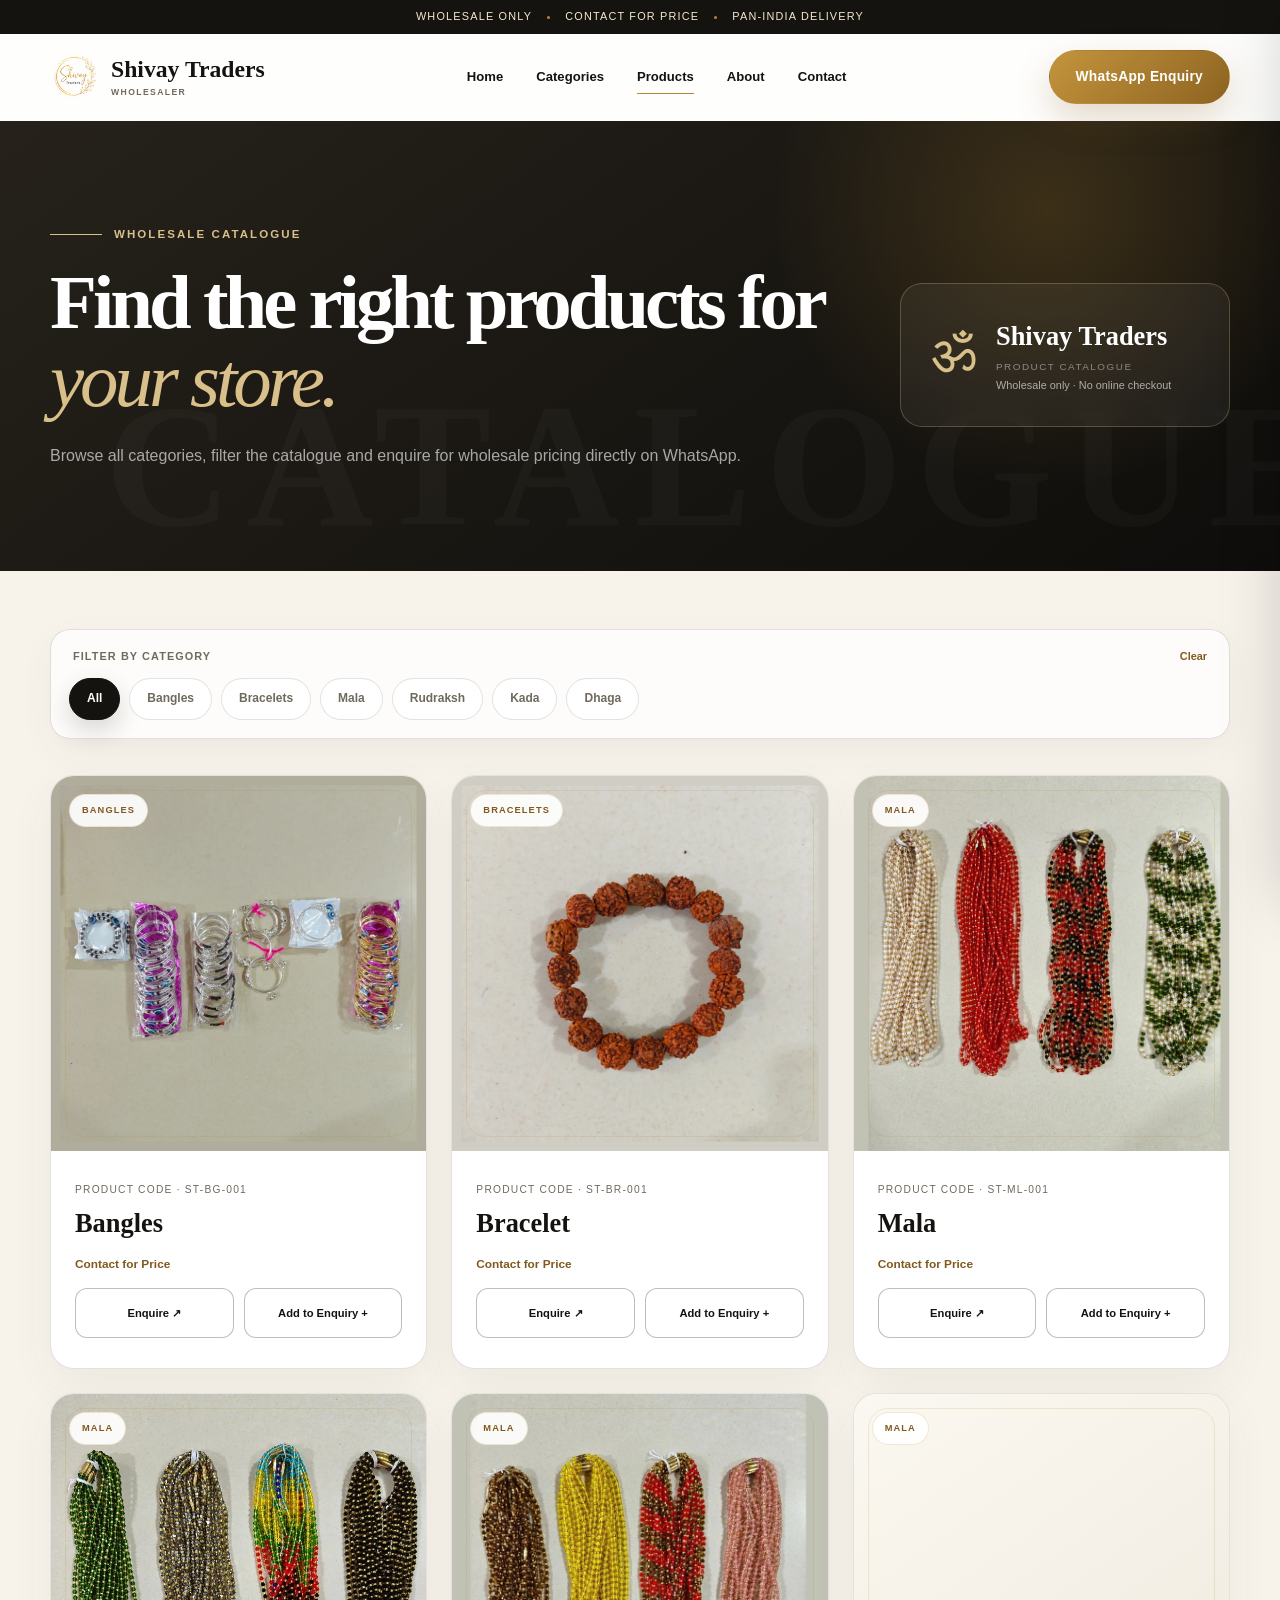
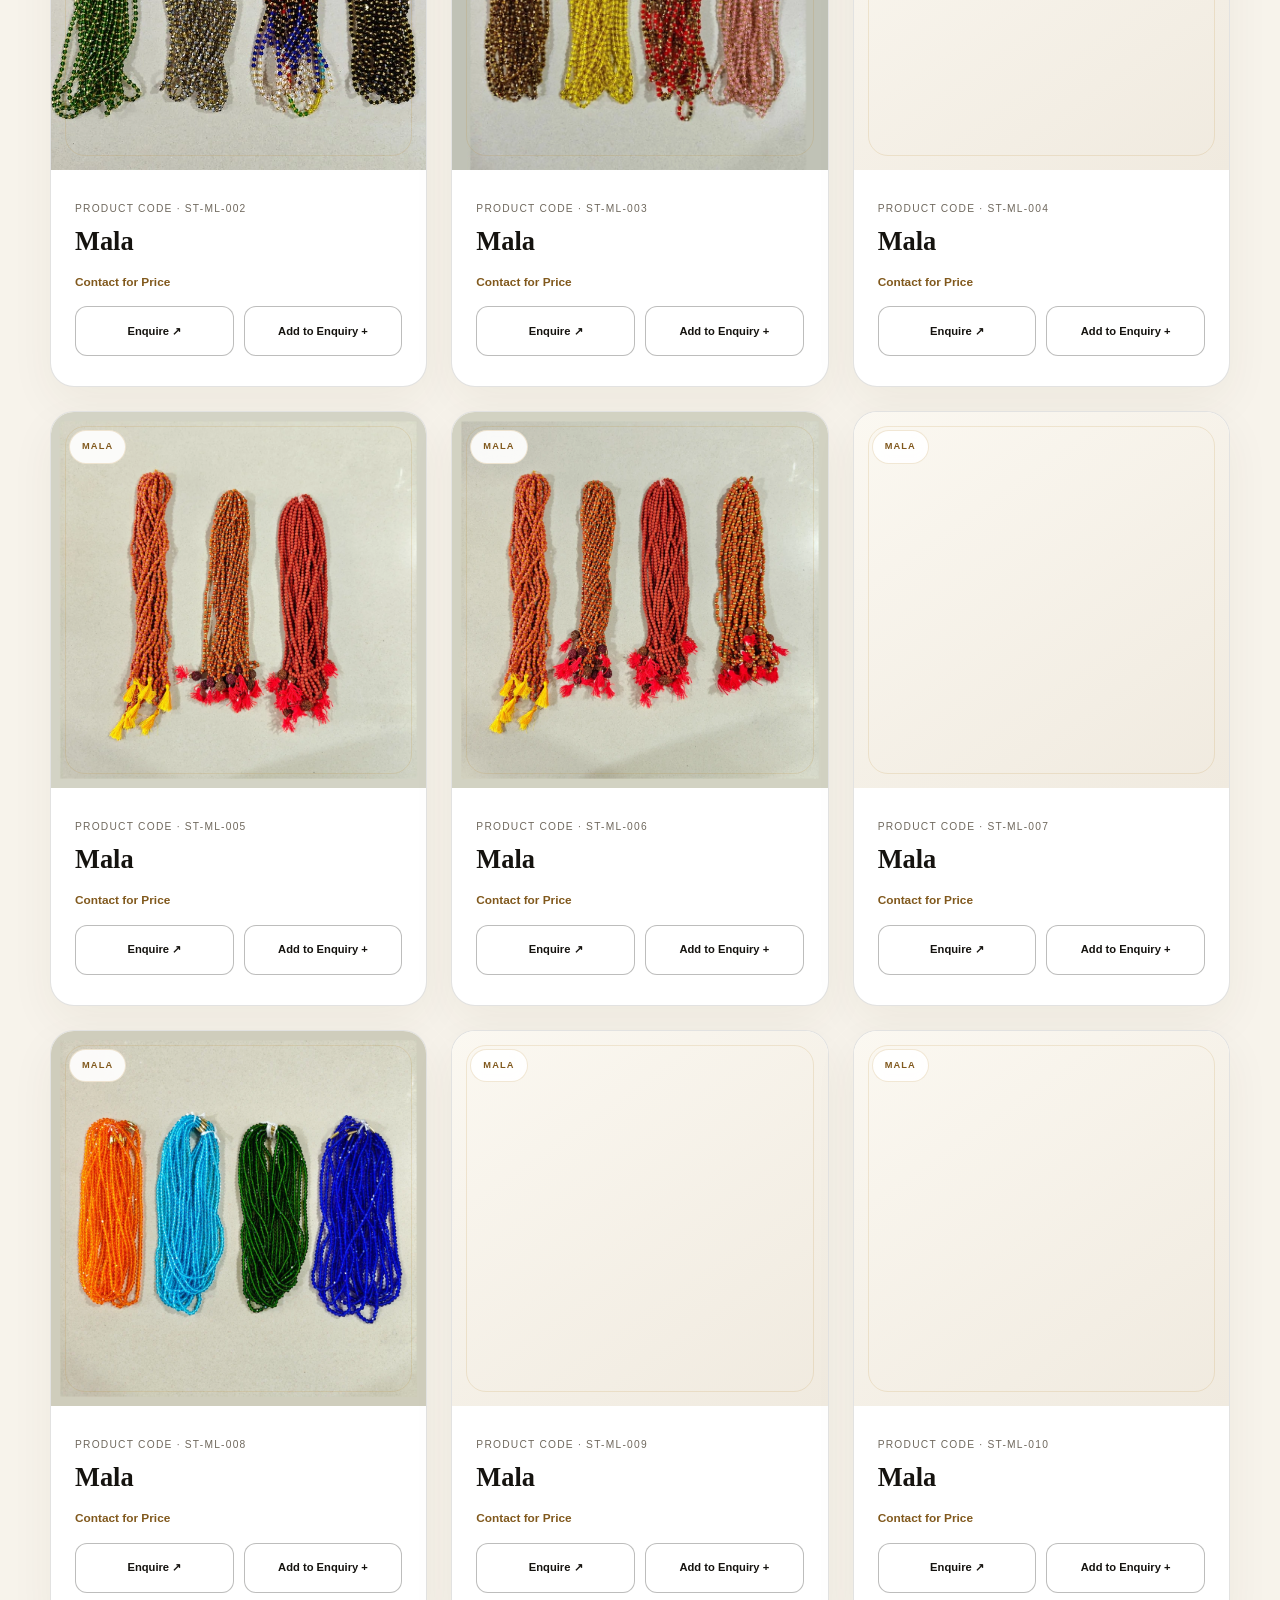
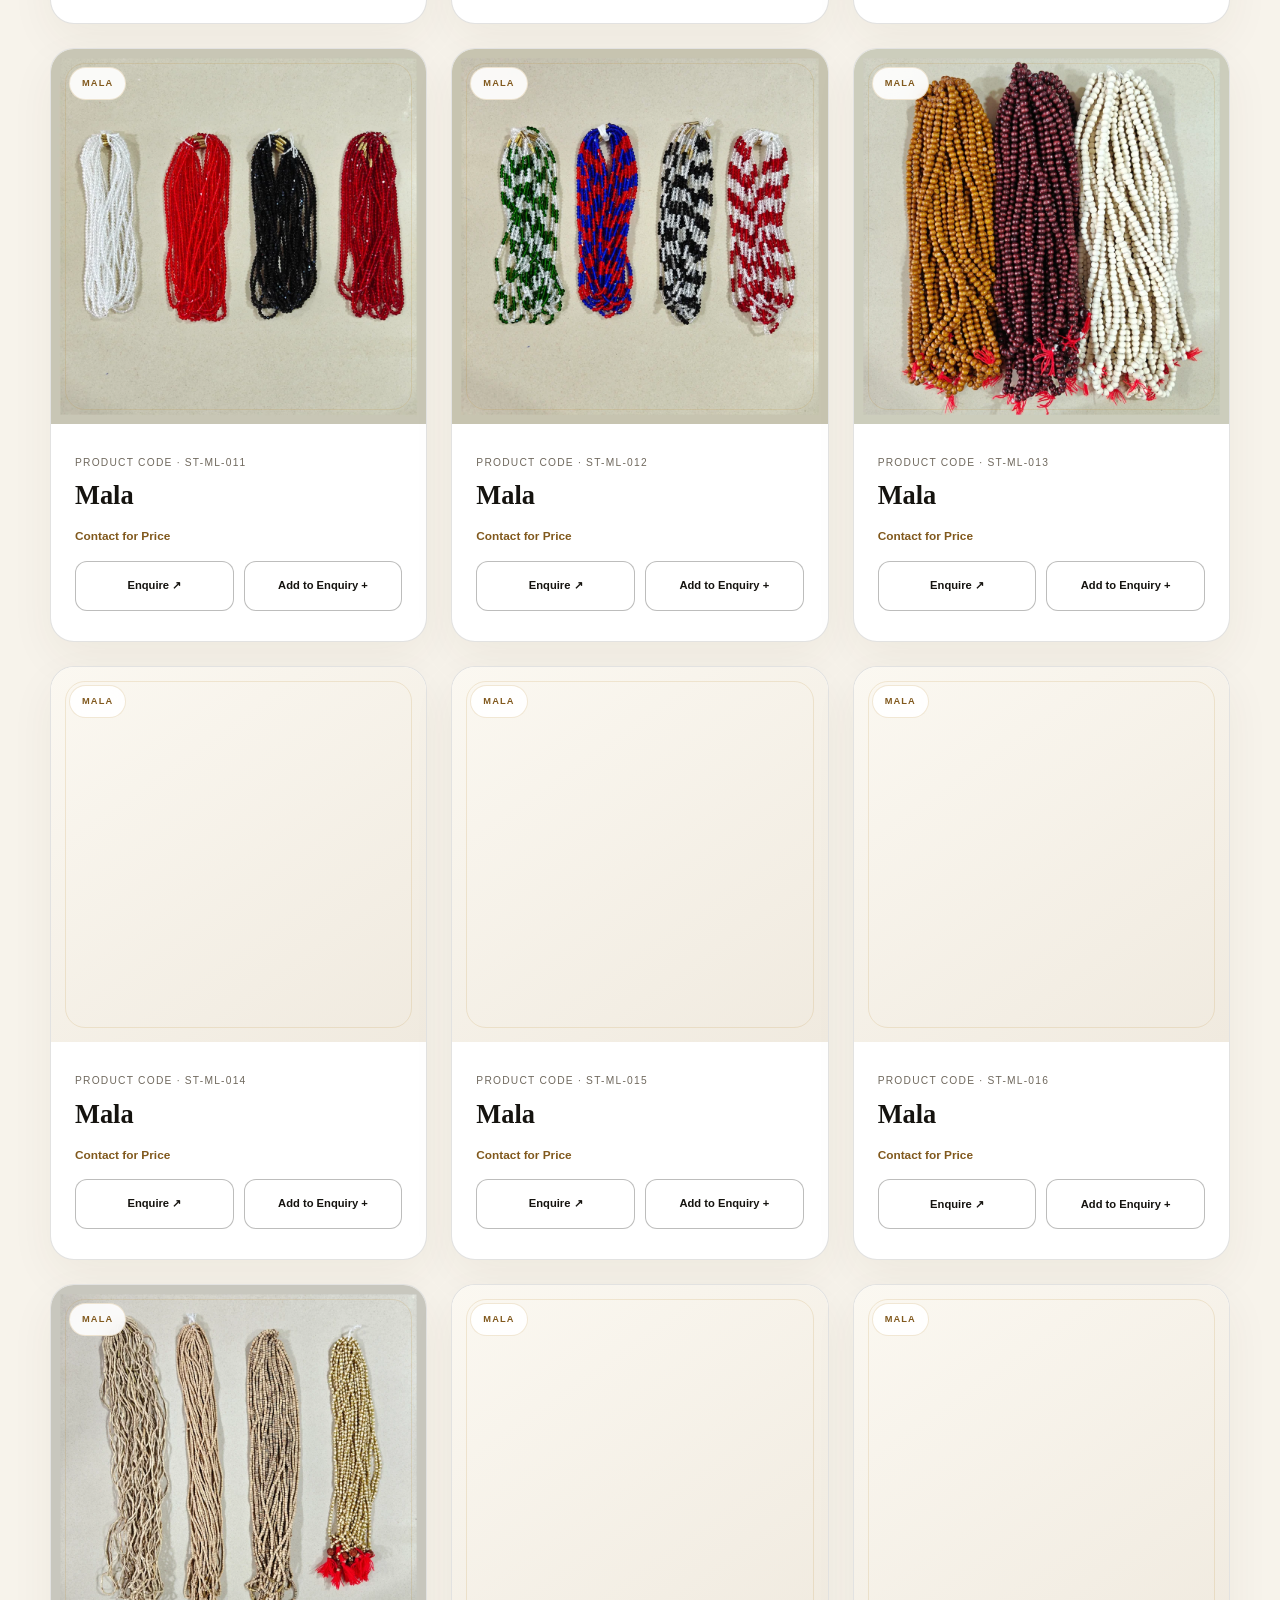
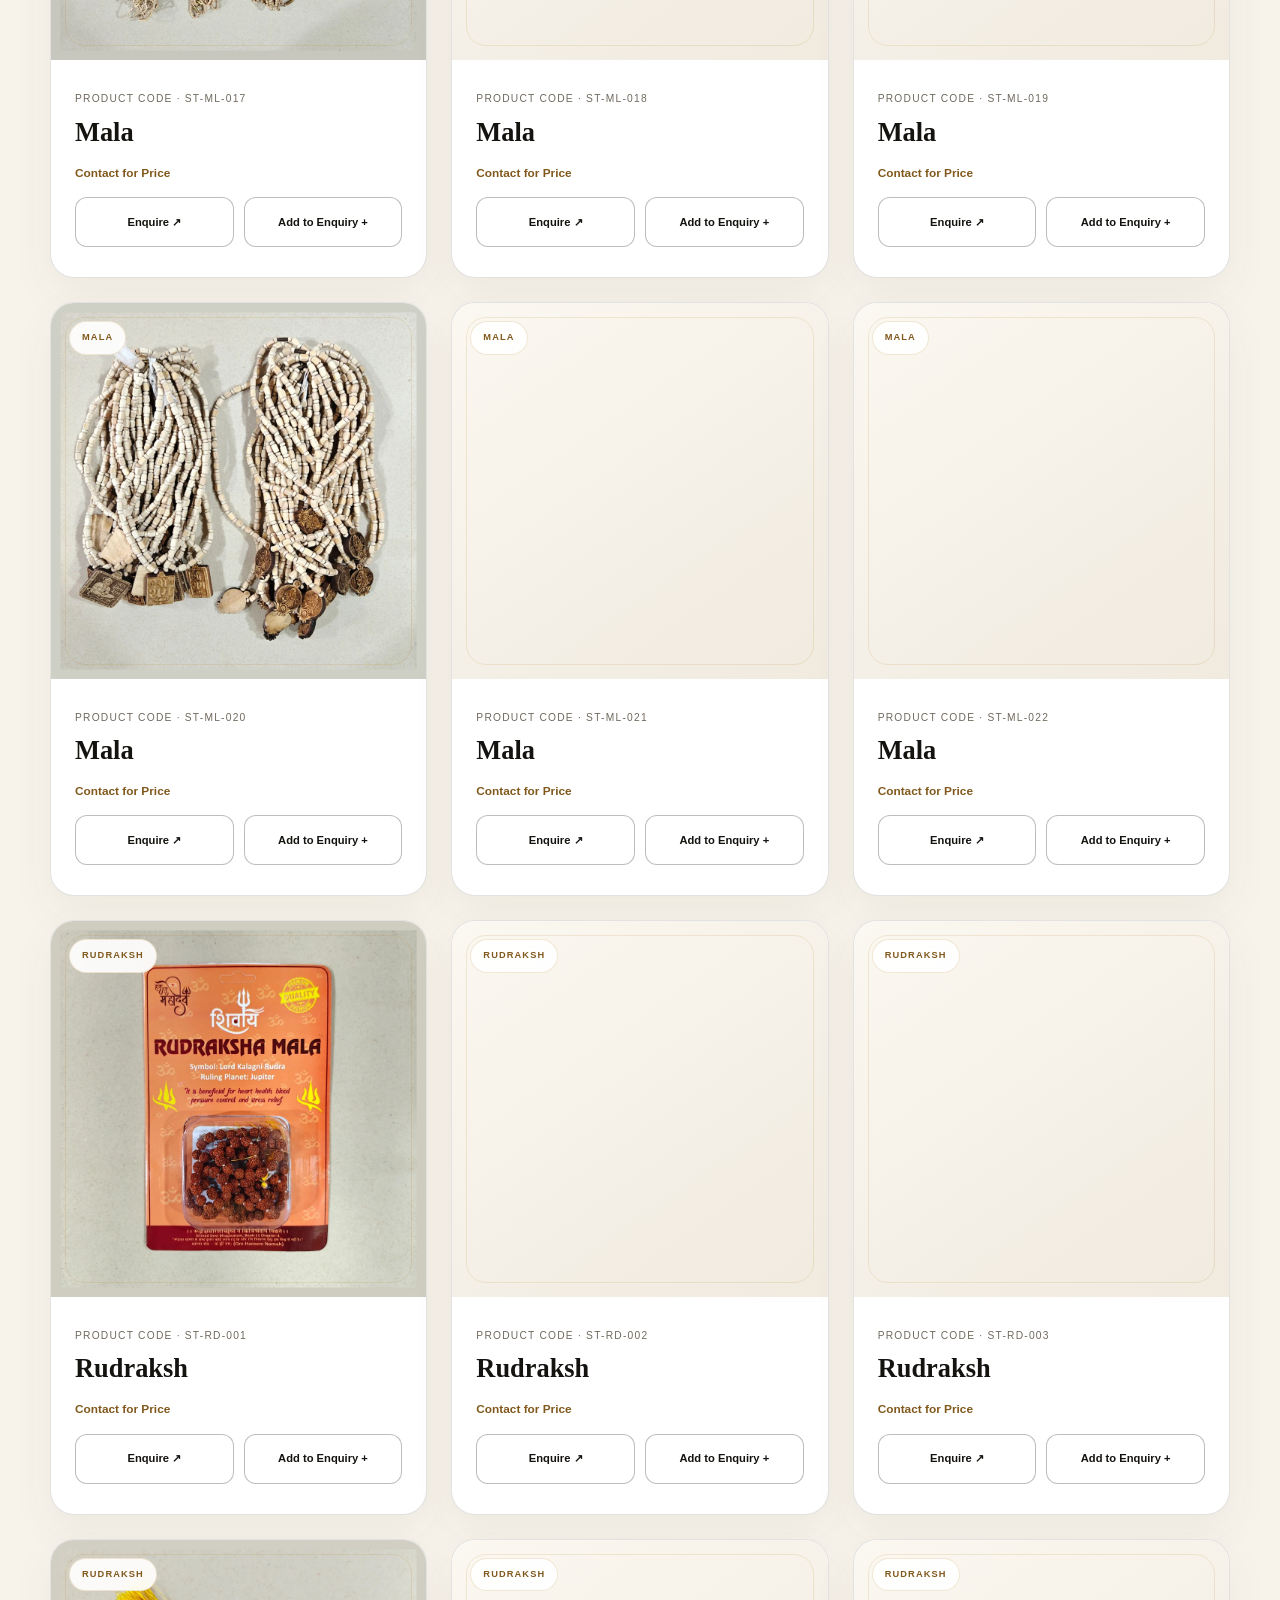
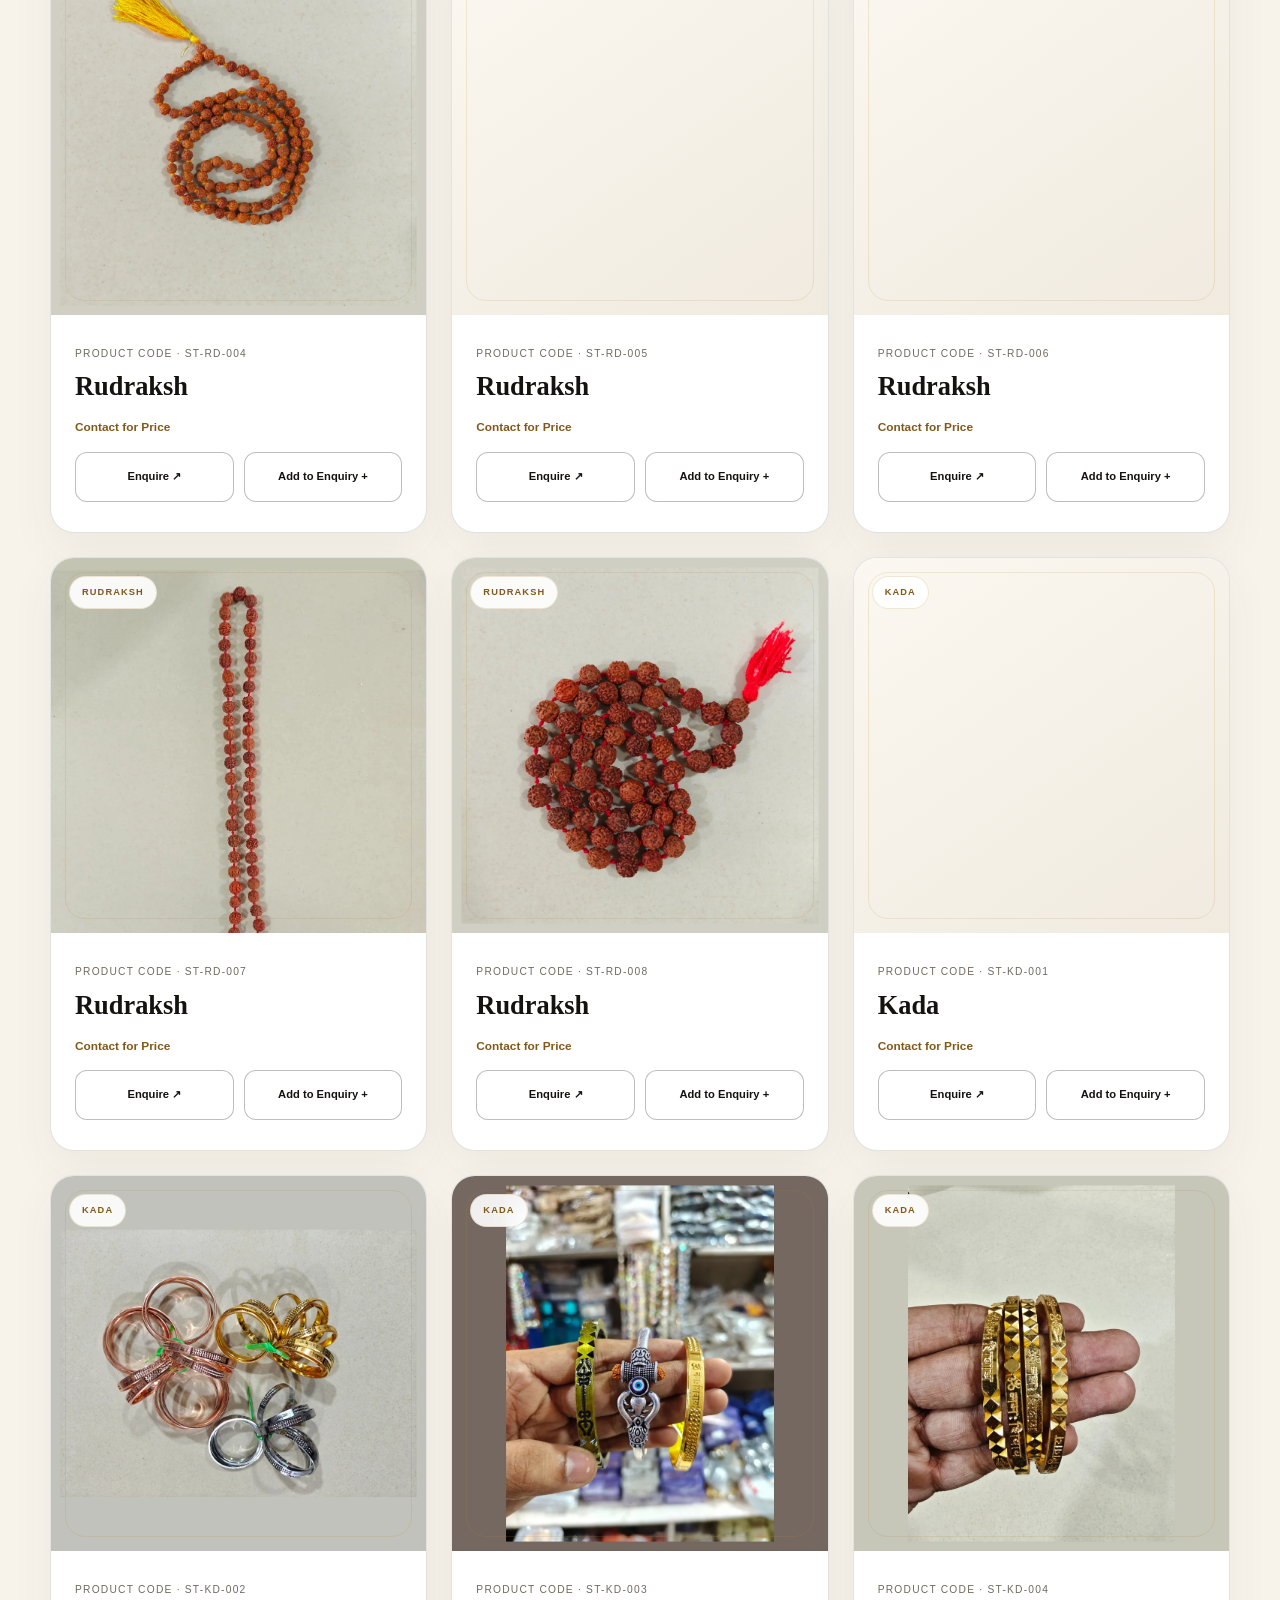
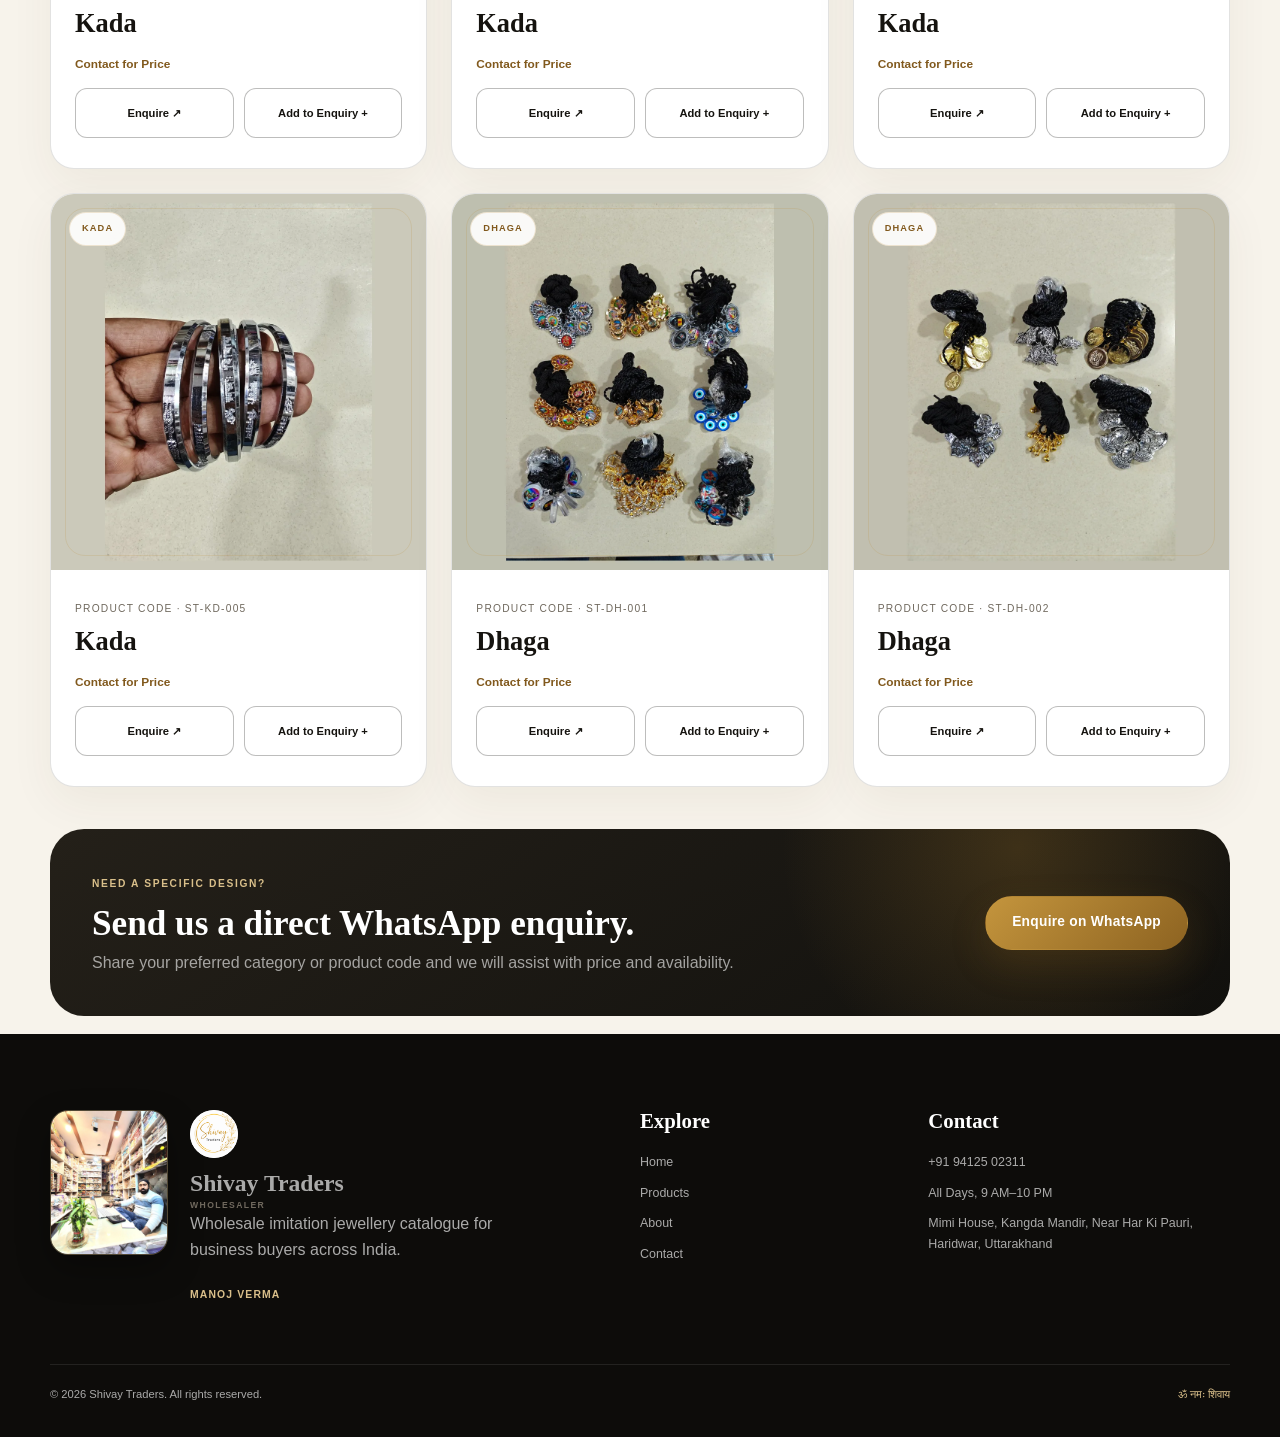
==== commit 92e1d44e: "Update products page" ====
--- a/products.html
+++ b/products.html
@@ -87,7 +87,7 @@
         </div>
         <div class="products-hero-badge reveal">
           <span>ॐ</span>
-          <div><small>Product Catalogue</small><strong>Shivay Traders</strong><p>Wholesale only · No online checkout</p></div>
+          <div><strong>Shivay Traders</strong><small>Product Catalogue</small><p>Wholesale only · No online checkout</p></div>
         </div>
       </div>
     </section>
